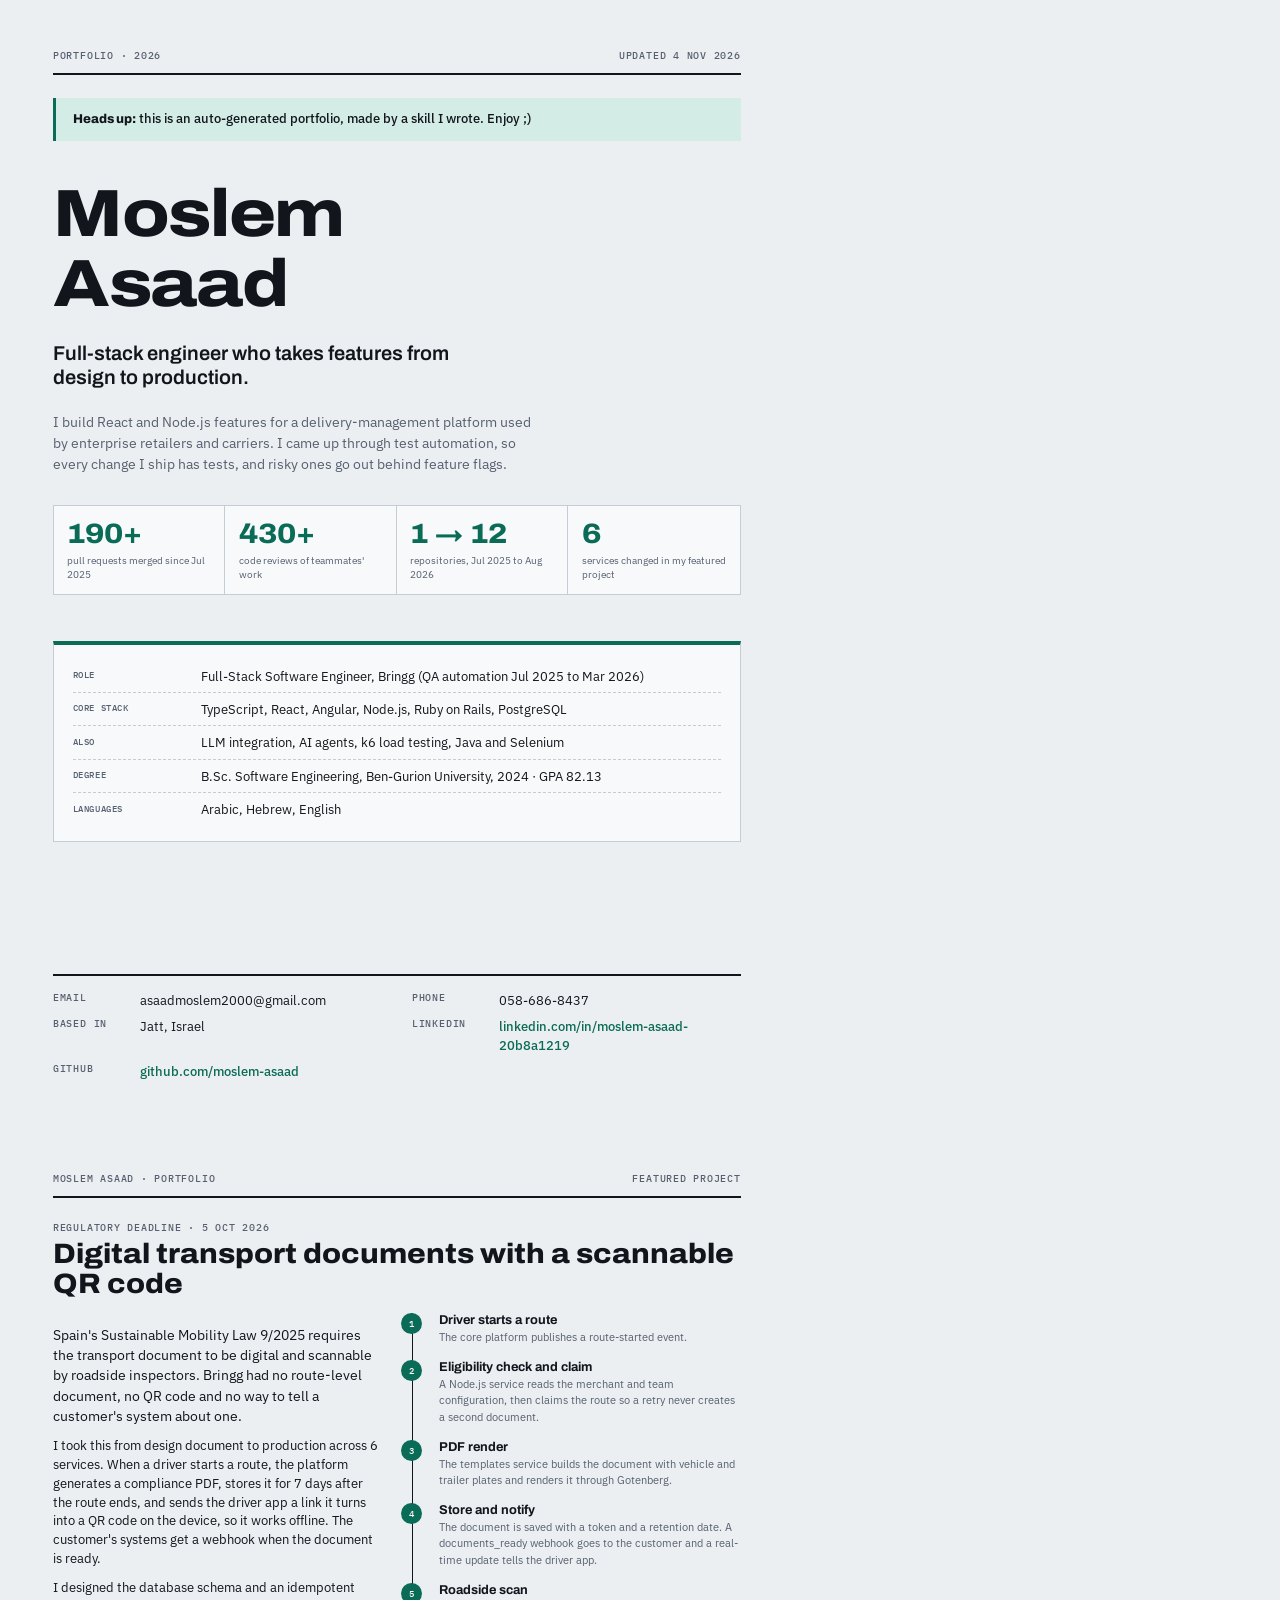
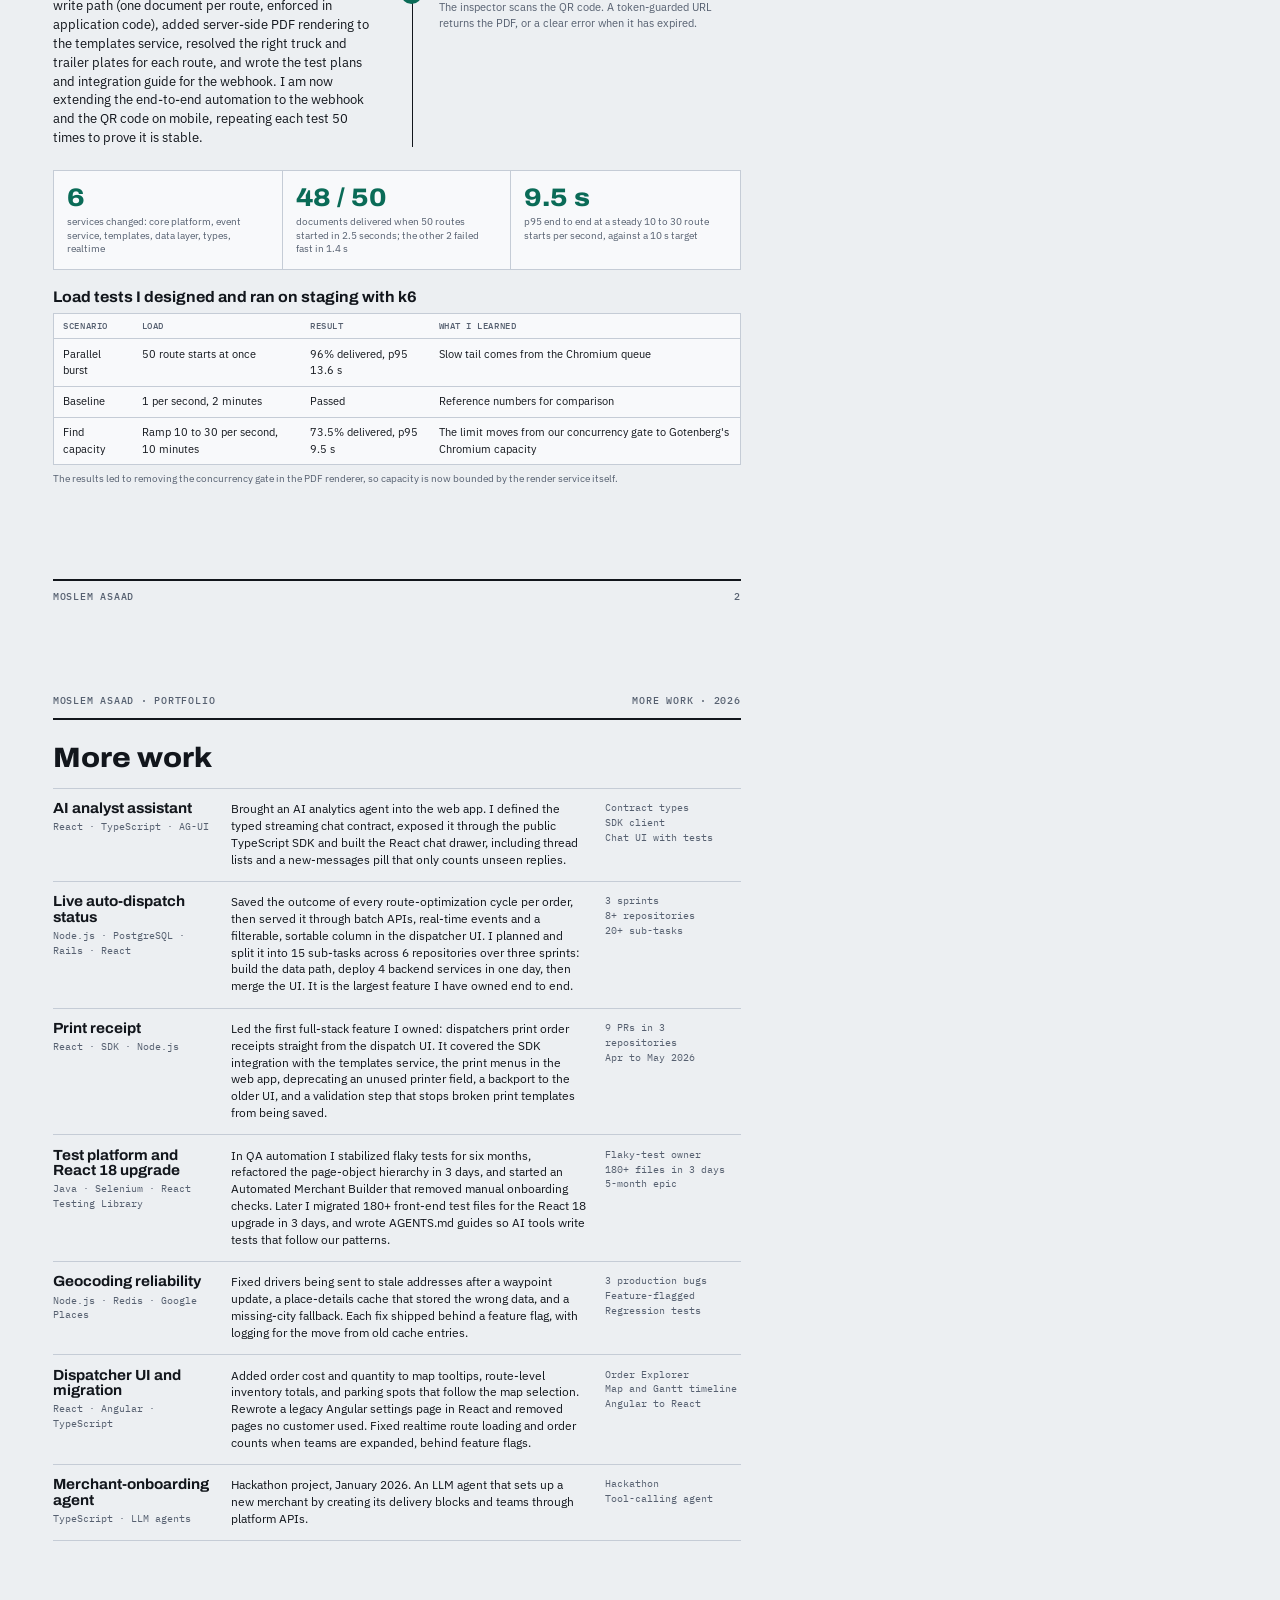
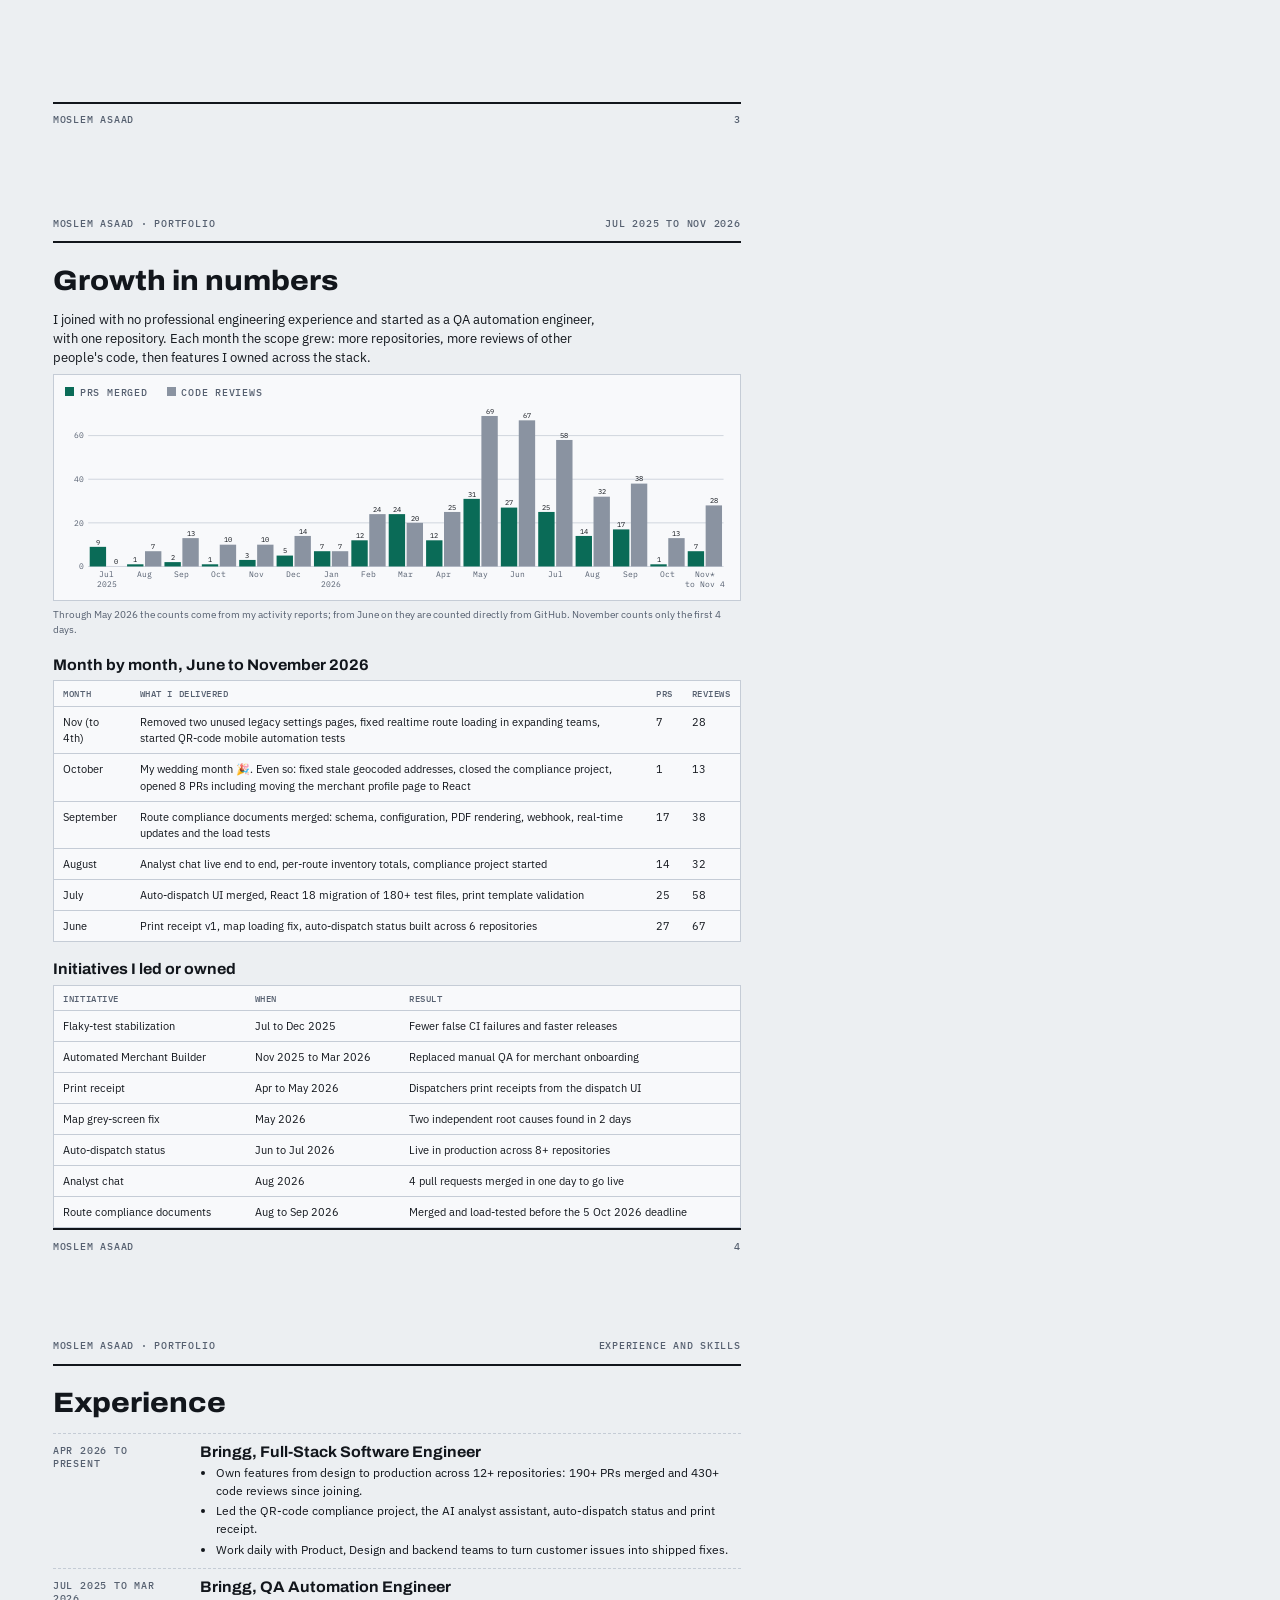
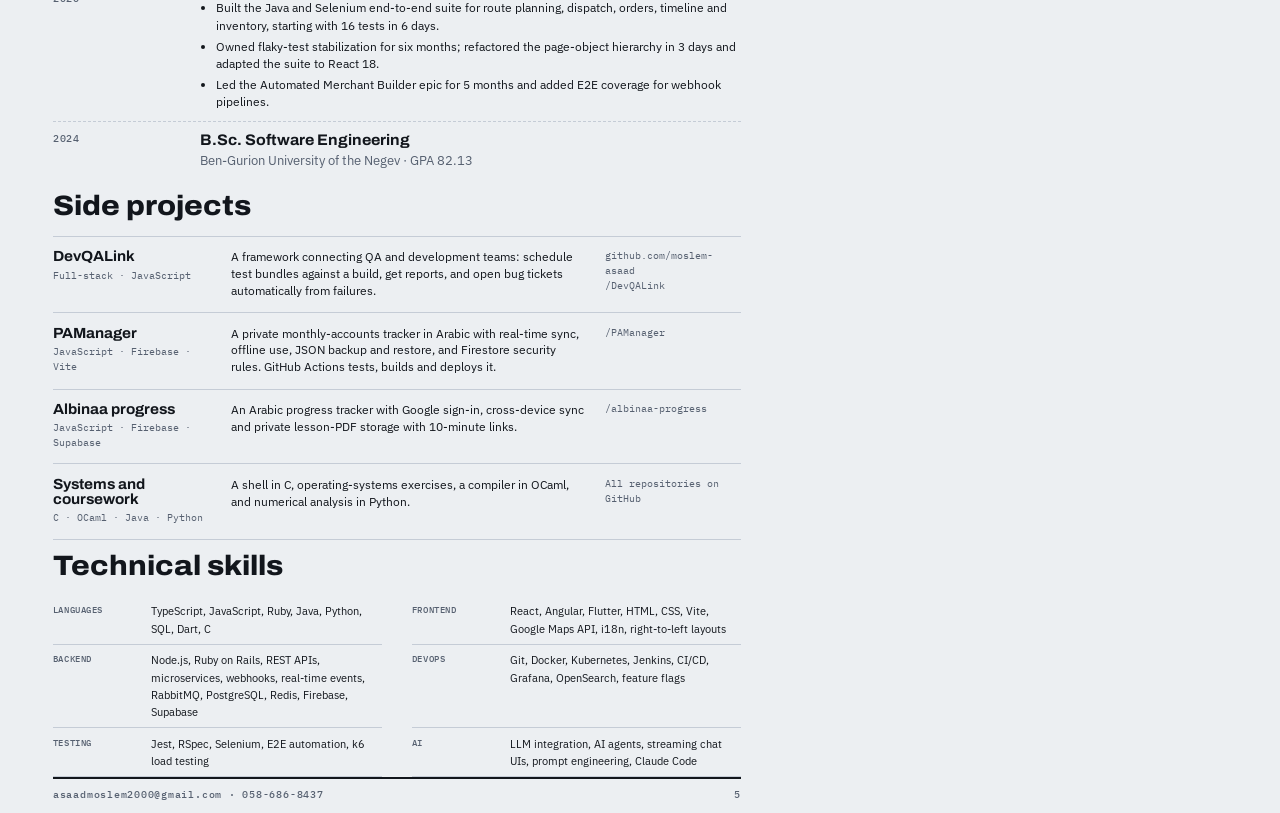
==== index.html @ 982d3e19 "Rename portfolio-pdf.html to index.html" ====
<!doctype html>
<html lang="en"><head><meta charset="utf-8"><title>Moslem Asaad Portfolio</title>
<link rel="stylesheet" href="https://fonts.googleapis.com/css2?family=Archivo:wdth,wght@62..125,500..900&family=IBM+Plex+Sans:wght@400;500;600&family=IBM+Plex+Mono:wght@400;500&display=swap">
<style>
:root{--bg:#eceff2;--paper:#f8f9fb;--fg:#12161c;--muted:#566070;--rule:#c5ccd6;--accent:#0a6b57;--soft:#d3ece5;
--d:"Archivo","Helvetica Neue",Arial,sans-serif;--b:"IBM Plex Sans",system-ui,sans-serif;--m:"IBM Plex Mono",ui-monospace,Menlo,monospace}
@page{size:A4;margin:0}
*{box-sizing:border-box}
html{-webkit-print-color-adjust:exact;print-color-adjust:exact}
body{margin:0;background:var(--bg);color:var(--fg);font:9.4pt/1.5 var(--b)}
.page{width:210mm;height:297mm;padding:13mm 14mm 11mm;background:var(--bg);page-break-after:always;overflow:hidden;position:relative;display:flex;flex-direction:column}
.page:last-child{page-break-after:auto}
h1,h2,h3{font-family:var(--d);margin:0;line-height:1.05}
p{margin:0}
.lab{font:500 7.2pt var(--m);letter-spacing:.08em;text-transform:uppercase;color:var(--muted)}
.top{display:flex;justify-content:space-between;border-bottom:1.6pt solid var(--fg);padding-bottom:3mm;margin-bottom:6mm}
.foot{margin-top:auto;border-top:1.6pt solid var(--fg);padding-top:2.5mm;display:flex;justify-content:space-between}
h2.sec{font-size:21pt;font-weight:800;font-stretch:108%;margin-bottom:4mm}
.rule{border-top:1.6pt solid var(--fg)}
/* cover */
.heads{background:var(--soft);border-left:2.4pt solid var(--accent);padding:3.2mm 4.5mm;font:500 9.6pt/1.45 var(--b)}
.heads b{font-family:var(--d);font-weight:800}
.cover h1{font-size:50pt;font-weight:800;font-stretch:114%;letter-spacing:-.02em;margin-top:10mm}
.cover .role{font:600 15pt/1.2 var(--d);margin-top:6mm;max-width:120mm}
.cover .pitch{margin-top:6mm;max-width:130mm;color:var(--muted);font-size:10.5pt}
.man{margin-top:12mm;background:var(--paper);border:.6pt solid var(--rule);border-top:3pt solid var(--accent);padding:4mm 5mm}
.man .row{display:grid;grid-template-columns:30mm 1fr;gap:4mm;padding:1.8mm 0;border-top:.6pt dashed var(--rule)}
.man .row:first-of-type{border-top:0}
.man dt{font:500 7pt var(--m);letter-spacing:.06em;text-transform:uppercase;color:var(--muted);padding-top:.4mm}
.man dd{margin:0}
.kpis{display:grid;grid-template-columns:repeat(4,1fr);margin-top:8mm;border:.6pt solid var(--rule);background:var(--paper)}
.kpis div{padding:3.5mm;border-right:.6pt solid var(--rule)}.kpis div:last-child{border-right:0}
.kpis b{display:block;font:800 21pt/1.1 var(--d);font-stretch:110%;color:var(--accent)}
.kpis span{font-size:7.8pt;color:var(--muted);line-height:1.3;display:block;margin-top:1mm}
.contact{margin-top:auto;display:grid;grid-template-columns:1fr 1fr;gap:2mm 8mm;border-top:1.6pt solid var(--fg);padding-top:4mm}
.contact div{display:grid;grid-template-columns:20mm 1fr;gap:3mm}
/* case */
.case{display:grid;grid-template-columns:1fr 1fr;gap:8mm}
.case h3{font-size:15pt;font-weight:750;font-stretch:105%}
.case .lede{font-size:10.2pt;margin-top:3mm}.case p+p{margin-top:2.6mm}
ol.flow{list-style:none;margin:0;padding:0;counter-reset:s;border-left:1.4pt solid var(--fg)}
ol.flow li{position:relative;padding:0 0 3.6mm 7mm;counter-increment:s}
ol.flow li::before{content:counter(s);position:absolute;left:-3.2mm;top:0;width:5.6mm;height:5.6mm;border-radius:50%;background:var(--accent);color:#fff;font:500 7pt var(--m);display:grid;place-items:center}
ol.flow strong{font:700 9.6pt/1.25 var(--d);display:block}
ol.flow span{font-size:8.4pt;color:var(--muted);display:block}
.facts{display:grid;grid-template-columns:repeat(3,1fr);margin-top:6mm;border:.6pt solid var(--rule);background:var(--paper)}
.facts div{padding:3.5mm;border-right:.6pt solid var(--rule)}.facts div:last-child{border-right:0}
.facts b{display:block;font:800 19pt/1.1 var(--d);font-stretch:110%;color:var(--accent)}
.facts span{font-size:7.8pt;color:var(--muted);line-height:1.3;display:block;margin-top:1mm}
table{border-collapse:collapse;width:100%;font-size:8.2pt;background:var(--paper);border:.6pt solid var(--rule)}
th,td{text-align:left;padding:1.8mm 2.5mm;border-bottom:.6pt solid var(--rule);vertical-align:top}
th{font:500 6.8pt var(--m);letter-spacing:.06em;text-transform:uppercase;color:var(--muted)}
tr:last-child td{border-bottom:0}
.note{font-size:7.8pt;color:var(--muted);margin-top:1.6mm}
.sub{font:700 11.5pt var(--d);font-stretch:104%;margin:5mm 0 2mm}
/* work */
.work{list-style:none;margin:0;padding:0}
.work li{display:grid;grid-template-columns:42mm 1fr 36mm;gap:5mm;padding:3.3mm 0;border-bottom:.6pt solid var(--rule)}
.work li:first-child{border-top:.6pt solid var(--rule)}
.work h3{font-size:11pt;font-weight:700;font-stretch:104%}
.work .st{font:400 7.2pt/1.55 var(--m);color:var(--muted)}
.work p{font-size:8.7pt;line-height:1.45}
/* chart */
.chart{margin-top:2mm;border:.6pt solid var(--rule);background:var(--paper);padding:3mm 3mm 1mm}
.chart svg{display:block;width:100%;height:auto;font-family:var(--m)}
.bar-pr{fill:var(--accent)}.bar-rev{fill:#8a93a1}
.grid{stroke:var(--rule);stroke-width:1}
.chart text{fill:var(--muted);font-size:10px}.chart text.v{fill:var(--fg);font-size:9px}
.legend{display:flex;gap:5mm;margin-bottom:1mm}
.legend span::before{content:"";display:inline-block;width:2.4mm;height:2.4mm;margin-right:1.5mm;background:var(--accent)}
.legend span+span::before{background:#8a93a1}
/* last page */
.job{display:grid;grid-template-columns:34mm 1fr;gap:5mm;padding:2.6mm 0;border-top:.6pt dashed var(--rule)}
.job:first-of-type{border-top:0}
.job h3{font-size:11.5pt;font-weight:700;font-stretch:104%}
.job ul{margin:1.2mm 0 0;padding-left:4.2mm}.job li{margin-top:.8mm;font-size:8.8pt}
.skills{display:grid;grid-template-columns:1fr 1fr;gap:0 8mm}
.sk{display:grid;grid-template-columns:23mm 1fr;gap:3mm;padding:1.8mm 0;border-bottom:.6pt solid var(--rule);font-size:8.6pt}
.sk dt{font:500 6.8pt var(--m);letter-spacing:.06em;text-transform:uppercase;color:var(--muted);padding-top:.5mm}
.sk dd{margin:0}
a{color:var(--accent);text-decoration:none;font-weight:500}
</style></head>
<body>

<!-- 1 COVER -->
<section class="page cover">
  <div class="top lab"><span>Portfolio · 2026</span><span>Updated 4 Nov 2026</span></div>
  <p class="heads"><b>Heads up:</b> this is an auto-generated portfolio, made by a skill I wrote. Enjoy ;)</p>
  <h1>Moslem<br>Asaad</h1>
  <p class="role">Full-stack engineer who takes features from design to production.</p>
  <p class="pitch">I build React and Node.js features for a delivery-management platform used by enterprise retailers and carriers. I came up through test automation, so every change I ship has tests, and risky ones go out behind feature flags.</p>
  <div class="kpis">
    <div><b>190+</b><span>pull requests merged since Jul 2025</span></div>
    <div><b>430+</b><span>code reviews of teammates' work</span></div>
    <div><b>1 → 12</b><span>repositories, Jul 2025 to Aug 2026</span></div>
    <div><b>6</b><span>services changed in my featured project</span></div>
  </div>
  <dl class="man">
    <div class="row"><dt>Role</dt><dd>Full-Stack Software Engineer, Bringg (QA automation Jul 2025 to Mar 2026)</dd></div>
    <div class="row"><dt>Core stack</dt><dd>TypeScript, React, Angular, Node.js, Ruby on Rails, PostgreSQL</dd></div>
    <div class="row"><dt>Also</dt><dd>LLM integration, AI agents, k6 load testing, Java and Selenium</dd></div>
    <div class="row"><dt>Degree</dt><dd>B.Sc. Software Engineering, Ben-Gurion University, 2024 · GPA 82.13</dd></div>
    <div class="row"><dt>Languages</dt><dd>Arabic, Hebrew, English</dd></div>
  </dl>
  <div class="contact">
    <div><span class="lab">Email</span><span>asaadmoslem2000@gmail.com</span></div>
    <div><span class="lab">Phone</span><span>058-686-8437</span></div>
    <div><span class="lab">Based in</span><span>Jatt, Israel</span></div>
    <div><span class="lab">LinkedIn</span><a href="https://www.linkedin.com/in/moslem-asaad-20b8a1219/">linkedin.com/in/moslem-asaad-20b8a1219</a></div>
    <div><span class="lab">GitHub</span><a href="https://github.com/moslem-asaad">github.com/moslem-asaad</a></div>
  </div>
</section>

<!-- 2 FEATURED -->
<section class="page">
  <div class="top lab"><span>Moslem Asaad · Portfolio</span><span>Featured project</span></div>
  <div class="lab" style="margin-bottom:1.5mm">Regulatory deadline · 5 Oct 2026</div>
  <h2 class="sec">Digital transport documents with a scannable QR code</h2>
  <div class="case">
    <div>
      <p class="lede">Spain's Sustainable Mobility Law 9/2025 requires the transport document to be digital and scannable by roadside inspectors. Bringg had no route-level document, no QR code and no way to tell a customer's system about one.</p>
      <p>I took this from design document to production across 6 services. When a driver starts a route, the platform generates a compliance PDF, stores it for 7 days after the route ends, and sends the driver app a link it turns into a QR code on the device, so it works offline. The customer's systems get a webhook when the document is ready.</p>
      <p>I designed the database schema and an idempotent write path (one document per route, enforced in application code), added server-side PDF rendering to the templates service, resolved the right truck and trailer plates for each route, and wrote the test plans and integration guide for the webhook. I am now extending the end-to-end automation to the webhook and the QR code on mobile, repeating each test 50 times to prove it is stable.</p>
    </div>
    <ol class="flow">
      <li><strong>Driver starts a route</strong><span>The core platform publishes a route-started event.</span></li>
      <li><strong>Eligibility check and claim</strong><span>A Node.js service reads the merchant and team configuration, then claims the route so a retry never creates a second document.</span></li>
      <li><strong>PDF render</strong><span>The templates service builds the document with vehicle and trailer plates and renders it through Gotenberg.</span></li>
      <li><strong>Store and notify</strong><span>The document is saved with a token and a retention date. A documents_ready webhook goes to the customer and a real-time update tells the driver app.</span></li>
      <li><strong>Roadside scan</strong><span>The inspector scans the QR code. A token-guarded URL returns the PDF, or a clear error when it has expired.</span></li>
    </ol>
  </div>
  <div class="facts">
    <div><b>6</b><span>services changed: core platform, event service, templates, data layer, types, realtime</span></div>
    <div><b>48 / 50</b><span>documents delivered when 50 routes started in 2.5 seconds; the other 2 failed fast in 1.4 s</span></div>
    <div><b>9.5 s</b><span>p95 end to end at a steady 10 to 30 route starts per second, against a 10 s target</span></div>
  </div>
  <div class="sub">Load tests I designed and ran on staging with k6</div>
  <table>
    <thead><tr><th>Scenario</th><th>Load</th><th>Result</th><th>What I learned</th></tr></thead>
    <tbody>
      <tr><td>Parallel burst</td><td>50 route starts at once</td><td>96% delivered, p95 13.6 s</td><td>Slow tail comes from the Chromium queue</td></tr>
      <tr><td>Baseline</td><td>1 per second, 2 minutes</td><td>Passed</td><td>Reference numbers for comparison</td></tr>
      <tr><td>Find capacity</td><td>Ramp 10 to 30 per second, 10 minutes</td><td>73.5% delivered, p95 9.5 s</td><td>The limit moves from our concurrency gate to Gotenberg's Chromium capacity</td></tr>
    </tbody>
  </table>
  <p class="note">The results led to removing the concurrency gate in the PDF renderer, so capacity is now bounded by the render service itself.</p>
  <div class="foot lab"><span>Moslem Asaad</span><span>2</span></div>
</section>

<!-- 3 MORE WORK -->
<section class="page">
  <div class="top lab"><span>Moslem Asaad · Portfolio</span><span>More work · 2026</span></div>
  <h2 class="sec">More work</h2>
  <ul class="work">
    <li><div><h3>AI analyst assistant</h3><p class="st" style="margin-top:1mm">React · TypeScript · AG-UI</p></div>
      <p>Brought an AI analytics agent into the web app. I defined the typed streaming chat contract, exposed it through the public TypeScript SDK and built the React chat drawer, including thread lists and a new-messages pill that only counts unseen replies.</p>
      <p class="st">Contract types<br>SDK client<br>Chat UI with tests</p></li>
    <li><div><h3>Live auto-dispatch status</h3><p class="st" style="margin-top:1mm">Node.js · PostgreSQL · Rails · React</p></div>
      <p>Saved the outcome of every route-optimization cycle per order, then served it through batch APIs, real-time events and a filterable, sortable column in the dispatcher UI. I planned and split it into 15 sub-tasks across 6 repositories over three sprints: build the data path, deploy 4 backend services in one day, then merge the UI. It is the largest feature I have owned end to end.</p>
      <p class="st">3 sprints<br>8+ repositories<br>20+ sub-tasks</p></li>
    <li><div><h3>Print receipt</h3><p class="st" style="margin-top:1mm">React · SDK · Node.js</p></div>
      <p>Led the first full-stack feature I owned: dispatchers print order receipts straight from the dispatch UI. It covered the SDK integration with the templates service, the print menus in the web app, deprecating an unused printer field, a backport to the older UI, and a validation step that stops broken print templates from being saved.</p>
      <p class="st">9 PRs in 3 repositories<br>Apr to May 2026</p></li>
    <li><div><h3>Test platform and React 18 upgrade</h3><p class="st" style="margin-top:1mm">Java · Selenium · React Testing Library</p></div>
      <p>In QA automation I stabilized flaky tests for six months, refactored the page-object hierarchy in 3 days, and started an Automated Merchant Builder that removed manual onboarding checks. Later I migrated 180+ front-end test files for the React 18 upgrade in 3 days, and wrote AGENTS.md guides so AI tools write tests that follow our patterns.</p>
      <p class="st">Flaky-test owner<br>180+ files in 3 days<br>5-month epic</p></li>
    <li><div><h3>Geocoding reliability</h3><p class="st" style="margin-top:1mm">Node.js · Redis · Google Places</p></div>
      <p>Fixed drivers being sent to stale addresses after a waypoint update, a place-details cache that stored the wrong data, and a missing-city fallback. Each fix shipped behind a feature flag, with logging for the move from old cache entries.</p>
      <p class="st">3 production bugs<br>Feature-flagged<br>Regression tests</p></li>
    <li><div><h3>Dispatcher UI and migration</h3><p class="st" style="margin-top:1mm">React · Angular · TypeScript</p></div>
      <p>Added order cost and quantity to map tooltips, route-level inventory totals, and parking spots that follow the map selection. Rewrote a legacy Angular settings page in React and removed pages no customer used. Fixed realtime route loading and order counts when teams are expanded, behind feature flags.</p>
      <p class="st">Order Explorer<br>Map and Gantt timeline<br>Angular to React</p></li>
    <li><div><h3>Merchant-onboarding agent</h3><p class="st" style="margin-top:1mm">TypeScript · LLM agents</p></div>
      <p>Hackathon project, January 2026. An LLM agent that sets up a new merchant by creating its delivery blocks and teams through platform APIs.</p>
      <p class="st">Hackathon<br>Tool-calling agent</p></li>
  </ul>
  <div class="foot lab"><span>Moslem Asaad</span><span>3</span></div>
</section>

<!-- 4 GROWTH -->
<section class="page">
  <div class="top lab"><span>Moslem Asaad · Portfolio</span><span>Jul 2025 to Nov 2026</span></div>
  <h2 class="sec">Growth in numbers</h2>
  <p style="max-width:150mm">I joined with no professional engineering experience and started as a QA automation engineer, with one repository. Each month the scope grew: more repositories, more reviews of other people's code, then features I owned across the stack.</p>
  <div class="chart">
    <div class="legend lab"><span>PRs merged</span><span>Code reviews</span></div>
    <div id="monthly-chart"></div>
  </div>
  <p class="note">Through May 2026 the counts come from my activity reports; from June on they are counted directly from GitHub. November counts only the first 4 days.</p>
  <div class="sub">Month by month, June to November 2026</div>
  <table>
    <thead><tr><th>Month</th><th>What I delivered</th><th>PRs</th><th>Reviews</th></tr></thead>
    <tbody>
      <tr><td>Nov (to 4th)</td><td>Removed two unused legacy settings pages, fixed realtime route loading in expanding teams, started QR-code mobile automation tests</td><td>7</td><td>28</td></tr>
      <tr><td>October</td><td>My wedding month 🎉. Even so: fixed stale geocoded addresses, closed the compliance project, opened 8 PRs including moving the merchant profile page to React</td><td>1</td><td>13</td></tr>
      <tr><td>September</td><td>Route compliance documents merged: schema, configuration, PDF rendering, webhook, real-time updates and the load tests</td><td>17</td><td>38</td></tr>
      <tr><td>August</td><td>Analyst chat live end to end, per-route inventory totals, compliance project started</td><td>14</td><td>32</td></tr>
      <tr><td>July</td><td>Auto-dispatch UI merged, React 18 migration of 180+ test files, print template validation</td><td>25</td><td>58</td></tr>
      <tr><td>June</td><td>Print receipt v1, map loading fix, auto-dispatch status built across 6 repositories</td><td>27</td><td>67</td></tr>
    </tbody>
  </table>
  <div class="sub">Initiatives I led or owned</div>
  <table>
    <thead><tr><th>Initiative</th><th>When</th><th>Result</th></tr></thead>
    <tbody>
      <tr><td>Flaky-test stabilization</td><td>Jul to Dec 2025</td><td>Fewer false CI failures and faster releases</td></tr>
      <tr><td>Automated Merchant Builder</td><td>Nov 2025 to Mar 2026</td><td>Replaced manual QA for merchant onboarding</td></tr>
      <tr><td>Print receipt</td><td>Apr to May 2026</td><td>Dispatchers print receipts from the dispatch UI</td></tr>
      <tr><td>Map grey-screen fix</td><td>May 2026</td><td>Two independent root causes found in 2 days</td></tr>
      <tr><td>Auto-dispatch status</td><td>Jun to Jul 2026</td><td>Live in production across 8+ repositories</td></tr>
      <tr><td>Analyst chat</td><td>Aug 2026</td><td>4 pull requests merged in one day to go live</td></tr>
      <tr><td>Route compliance documents</td><td>Aug to Sep 2026</td><td>Merged and load-tested before the 5 Oct 2026 deadline</td></tr>
    </tbody>
  </table>
  <div class="foot lab"><span>Moslem Asaad</span><span>4</span></div>
</section>

<!-- 5 EXPERIENCE, SIDE, SKILLS -->
<section class="page">
  <div class="top lab"><span>Moslem Asaad · Portfolio</span><span>Experience and skills</span></div>
  <h2 class="sec">Experience</h2>
  <div class="job"><div class="lab">Apr 2026 to present</div><div><h3>Bringg, Full-Stack Software Engineer</h3><ul>
    <li>Own features from design to production across 12+ repositories: 190+ PRs merged and 430+ code reviews since joining.</li>
    <li>Led the QR-code compliance project, the AI analyst assistant, auto-dispatch status and print receipt.</li>
    <li>Work daily with Product, Design and backend teams to turn customer issues into shipped fixes.</li></ul></div></div>
  <div class="job"><div class="lab">Jul 2025 to Mar 2026</div><div><h3>Bringg, QA Automation Engineer</h3><ul>
    <li>Built the Java and Selenium end-to-end suite for route planning, dispatch, orders, timeline and inventory, starting with 16 tests in 6 days.</li>
    <li>Owned flaky-test stabilization for six months; refactored the page-object hierarchy in 3 days and adapted the suite to React 18.</li>
    <li>Led the Automated Merchant Builder epic for 5 months and added E2E coverage for webhook pipelines.</li></ul></div></div>
  <div class="job"><div class="lab">2024</div><div><h3>B.Sc. Software Engineering</h3><p style="color:var(--muted);margin-top:1mm">Ben-Gurion University of the Negev · GPA 82.13</p></div></div>

  <h2 class="sec" style="margin-top:3mm">Side projects</h2>
  <ul class="work">
    <li><div><h3>DevQALink</h3><p class="st" style="margin-top:1mm">Full-stack · JavaScript</p></div><p>A framework connecting QA and development teams: schedule test bundles against a build, get reports, and open bug tickets automatically from failures.</p><p class="st">github.com/moslem-asaad<br>/DevQALink</p></li>
    <li><div><h3>PAManager</h3><p class="st" style="margin-top:1mm">JavaScript · Firebase · Vite</p></div><p>A private monthly-accounts tracker in Arabic with real-time sync, offline use, JSON backup and restore, and Firestore security rules. GitHub Actions tests, builds and deploys it.</p><p class="st">/PAManager</p></li>
    <li><div><h3>Albinaa progress</h3><p class="st" style="margin-top:1mm">JavaScript · Firebase · Supabase</p></div><p>An Arabic progress tracker with Google sign-in, cross-device sync and private lesson-PDF storage with 10-minute links.</p><p class="st">/albinaa-progress</p></li>
    <li><div><h3>Systems and coursework</h3><p class="st" style="margin-top:1mm">C · OCaml · Java · Python</p></div><p>A shell in C, operating-systems exercises, a compiler in OCaml, and numerical analysis in Python.</p><p class="st">All repositories on GitHub</p></li>
  </ul>

  <h2 class="sec" style="margin-top:3mm">Technical skills</h2>
  <dl class="skills" style="margin:0">
    <div class="sk"><dt>Languages</dt><dd>TypeScript, JavaScript, Ruby, Java, Python, SQL, Dart, C</dd></div>
    <div class="sk"><dt>Frontend</dt><dd>React, Angular, Flutter, HTML, CSS, Vite, Google Maps API, i18n, right-to-left layouts</dd></div>
    <div class="sk"><dt>Backend</dt><dd>Node.js, Ruby on Rails, REST APIs, microservices, webhooks, real-time events, RabbitMQ, PostgreSQL, Redis, Firebase, Supabase</dd></div>
    <div class="sk"><dt>DevOps</dt><dd>Git, Docker, Kubernetes, Jenkins, CI/CD, Grafana, OpenSearch, feature flags</dd></div>
    <div class="sk"><dt>Testing</dt><dd>Jest, RSpec, Selenium, E2E automation, k6 load testing</dd></div>
    <div class="sk"><dt>AI</dt><dd>LLM integration, AI agents, streaming chat UIs, prompt engineering, Claude Code</dd></div>
  </dl>
  <div class="foot lab"><span style="text-transform:none">asaadmoslem2000@gmail.com · 058-686-8437</span><span>5</span></div>
</section>

<script>
(function(){
  var months=["Jul","Aug","Sep","Oct","Nov","Dec","Jan","Feb","Mar","Apr","May","Jun","Jul","Aug","Sep","Oct","Nov*"];
  var prs=[9,1,2,1,3,5,7,12,24,12,31,27,25,14,17,1,7];
  var revs=[0,7,13,10,10,14,7,24,20,25,69,67,58,32,38,13,28];
  var W=860,H=250,L=30,R=6,T=14,B=38,pw=W-L-R,ph=H-T-B,max=70,gw=pw/months.length,bw=Math.min(22,gw/2-3);
  var y=function(v){return T+ph-(v/max)*ph};
  var s='<svg viewBox="0 0 '+W+' '+H+'" xmlns="http://www.w3.org/2000/svg">';
  [0,20,40,60].forEach(function(g){s+='<line class="grid" x1="'+L+'" x2="'+(W-R)+'" y1="'+y(g)+'" y2="'+y(g)+'"/><text x="'+(L-5)+'" y="'+(y(g)+3.5)+'" text-anchor="end">'+g+'</text>'});
  months.forEach(function(m,i){
    var cx=L+gw*i+gw/2, yr=i===0?"2025":i===6?"2026":i===16?"to Nov 4":"";
    s+='<rect class="bar-pr" x="'+(cx-bw-1)+'" y="'+y(prs[i])+'" width="'+bw+'" height="'+(T+ph-y(prs[i]))+'"/>';
    s+='<rect class="bar-rev" x="'+(cx+1)+'" y="'+y(revs[i])+'" width="'+bw+'" height="'+(T+ph-y(revs[i]))+'"/>';
    s+='<text class="v" x="'+(cx-bw/2-1)+'" y="'+(y(prs[i])-3)+'" text-anchor="middle">'+prs[i]+'</text>';
    s+='<text class="v" x="'+(cx+bw/2+1)+'" y="'+(y(revs[i])-3)+'" text-anchor="middle">'+revs[i]+'</text>';
    s+='<text x="'+cx+'" y="'+(H-B+14)+'" text-anchor="middle">'+m+'</text>';
    if(yr)s+='<text x="'+cx+'" y="'+(H-B+27)+'" text-anchor="middle">'+yr+'</text>';
  });
  document.getElementById("monthly-chart").innerHTML=s+'</svg>';
})();
</script>
</body></html>
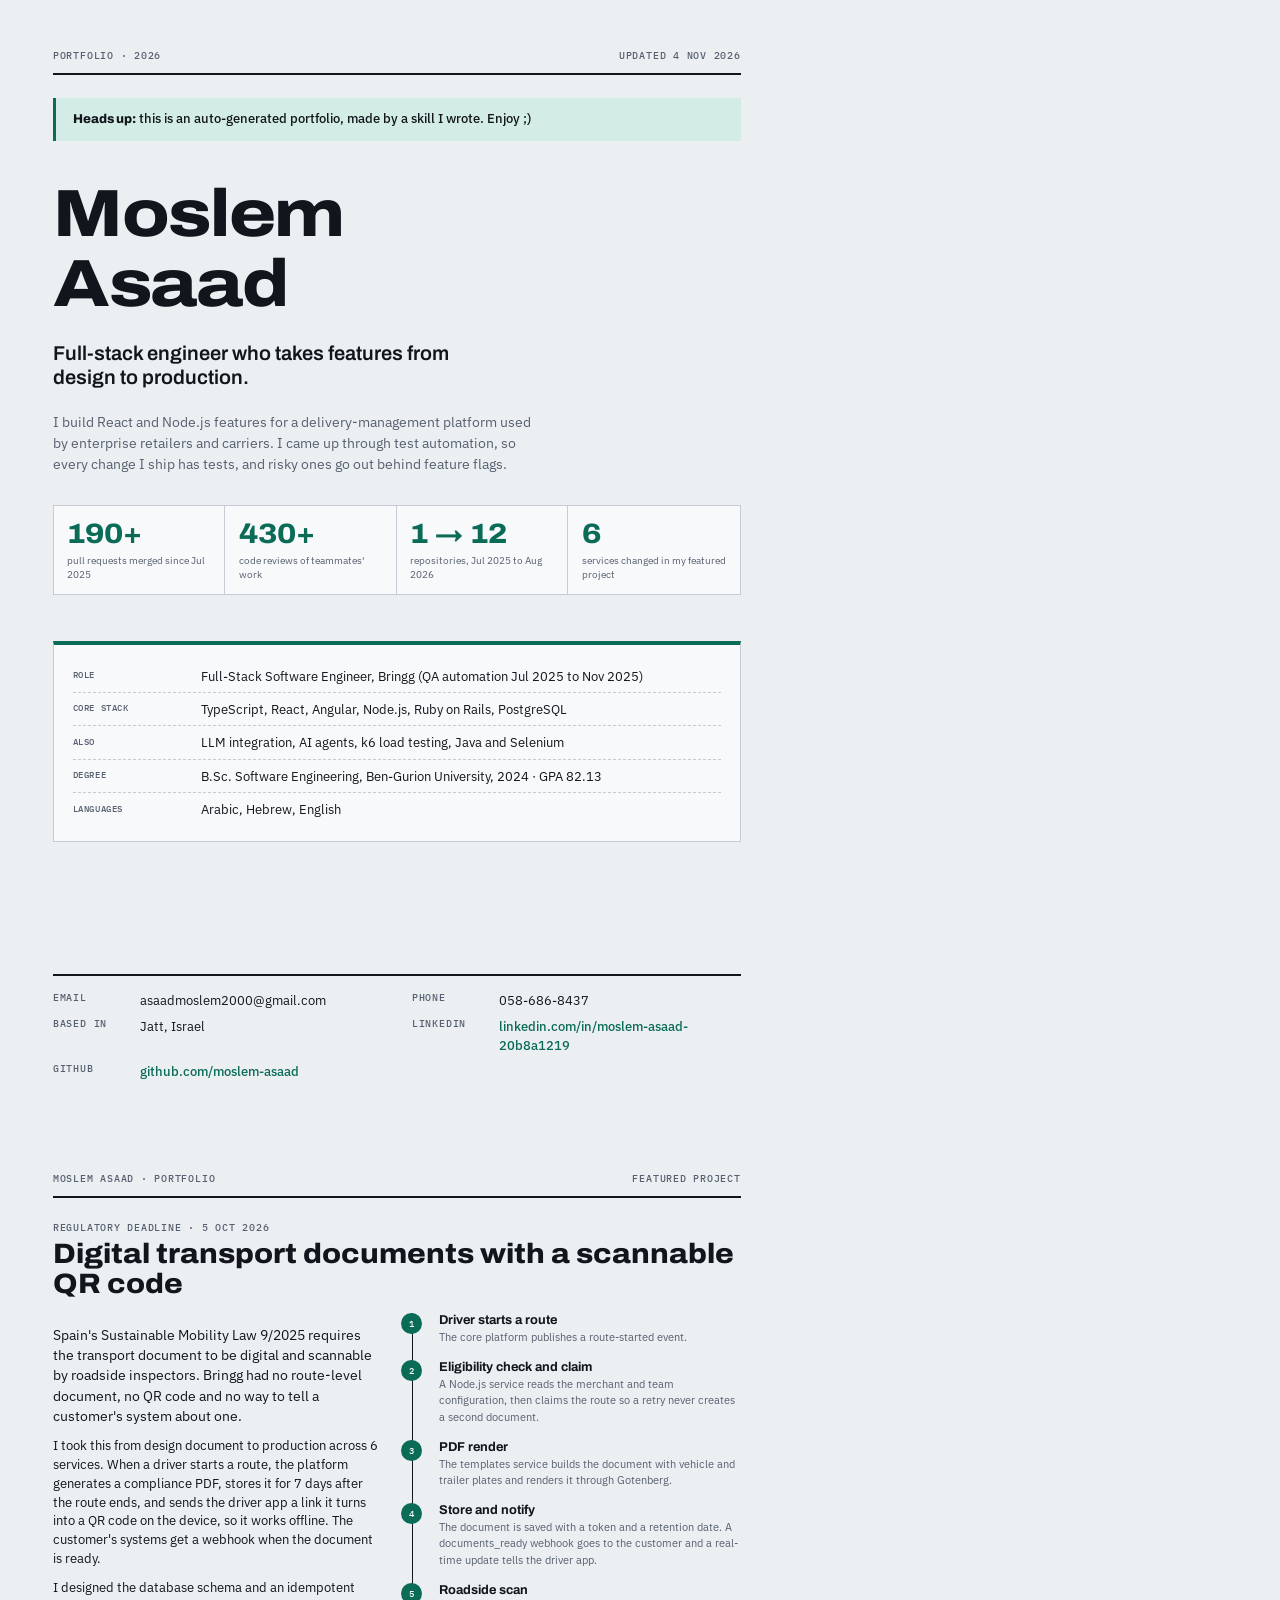
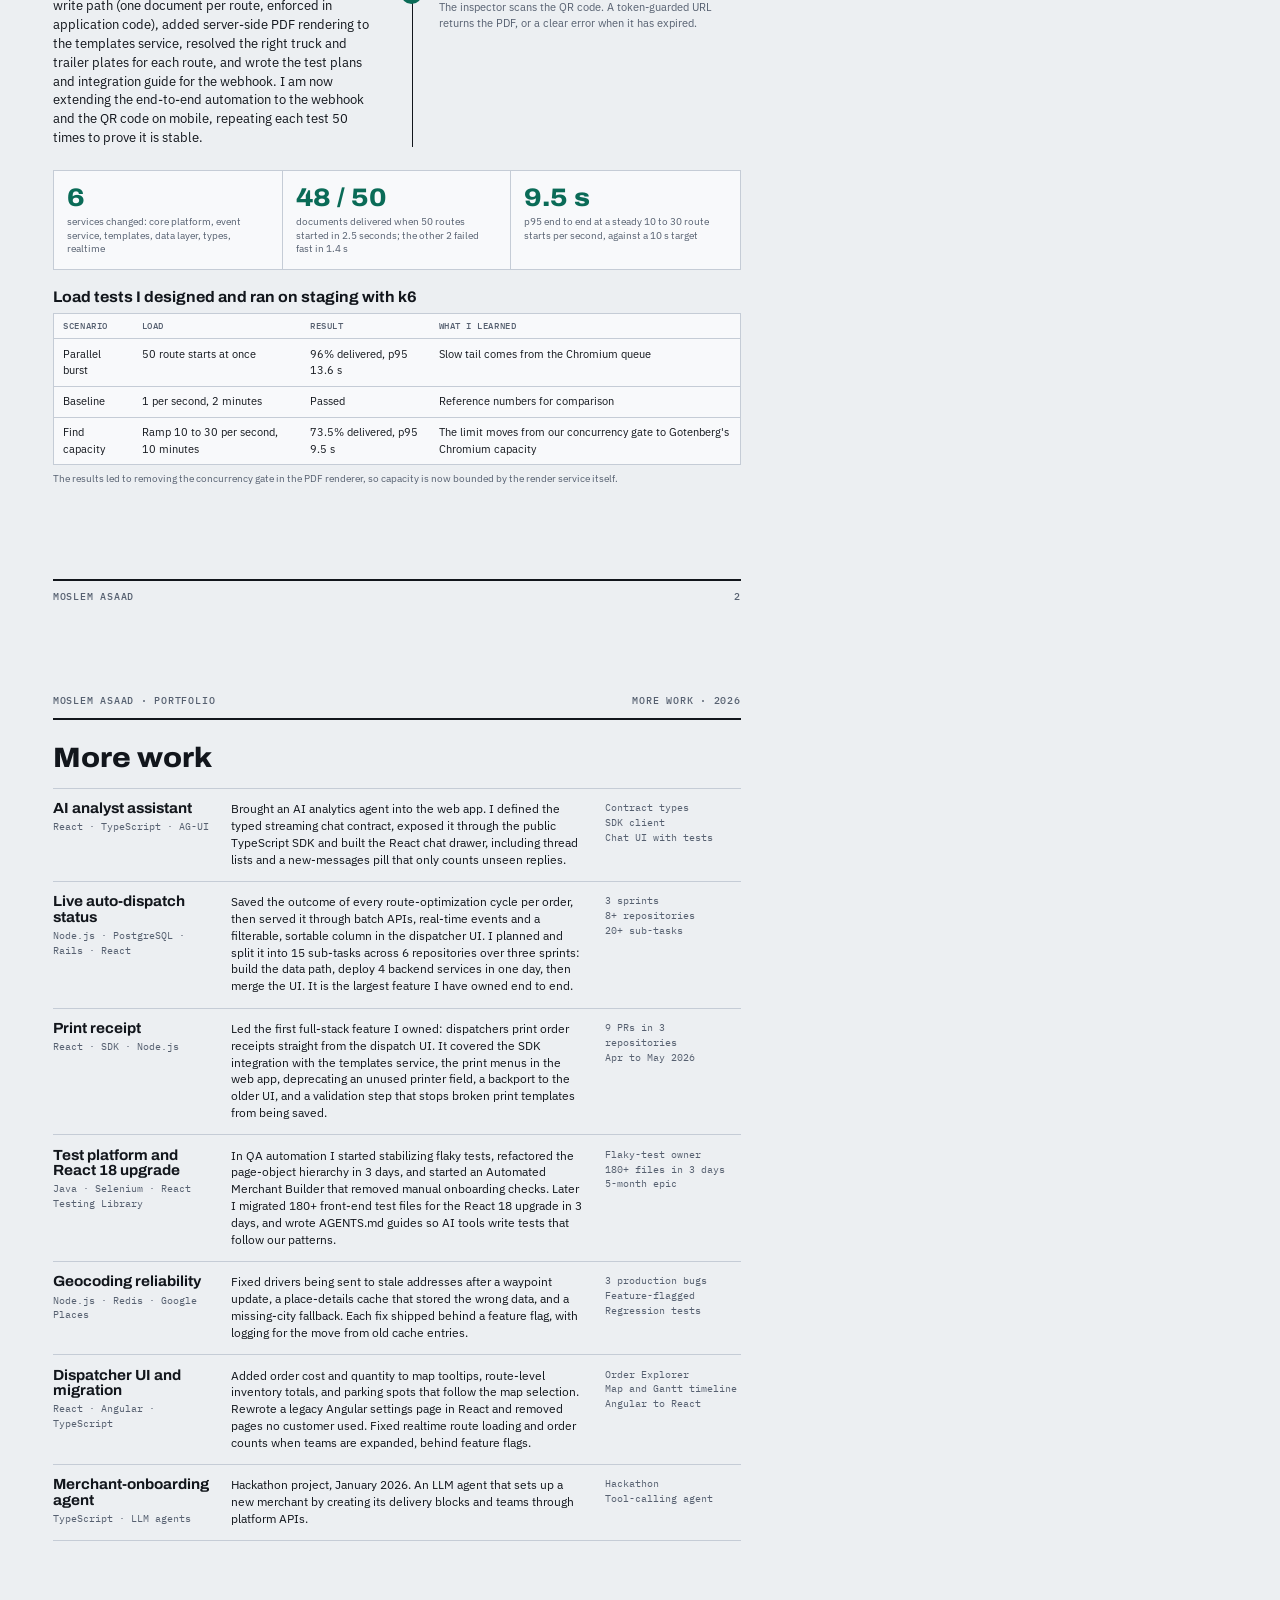
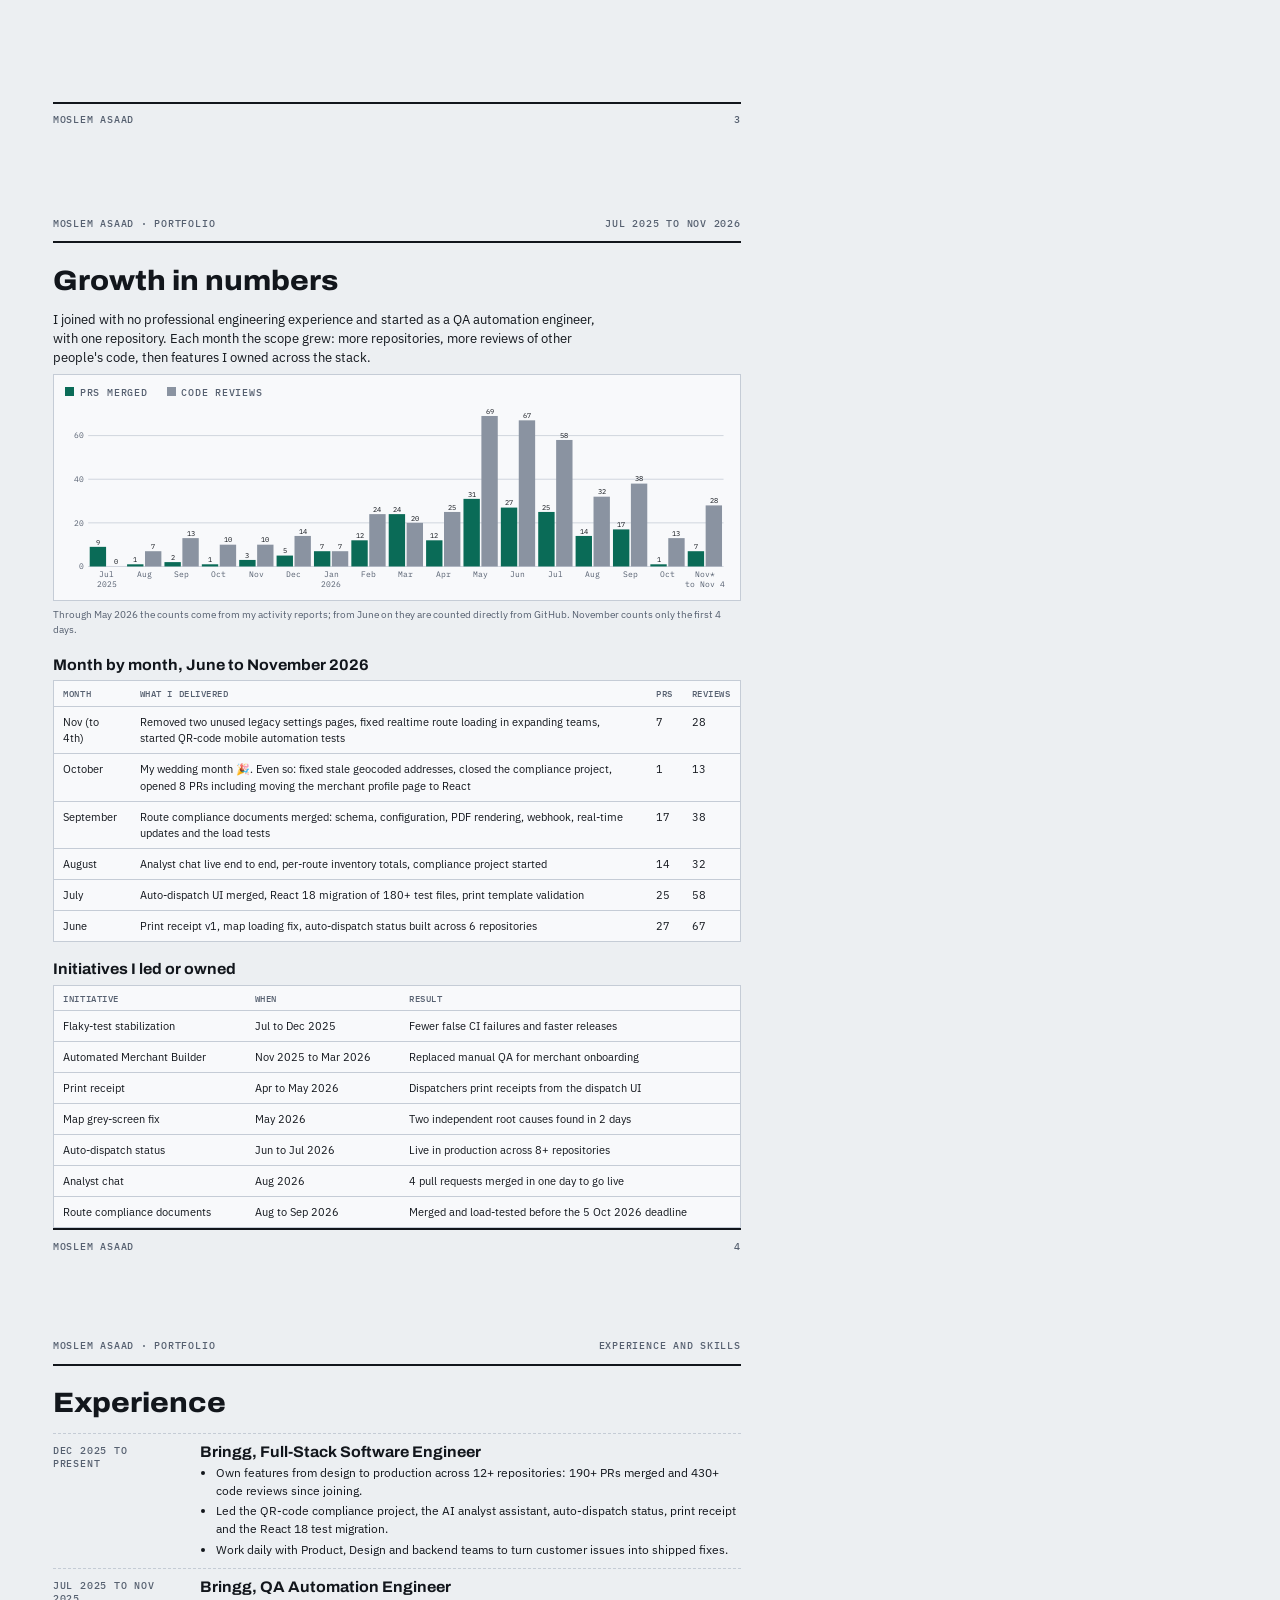
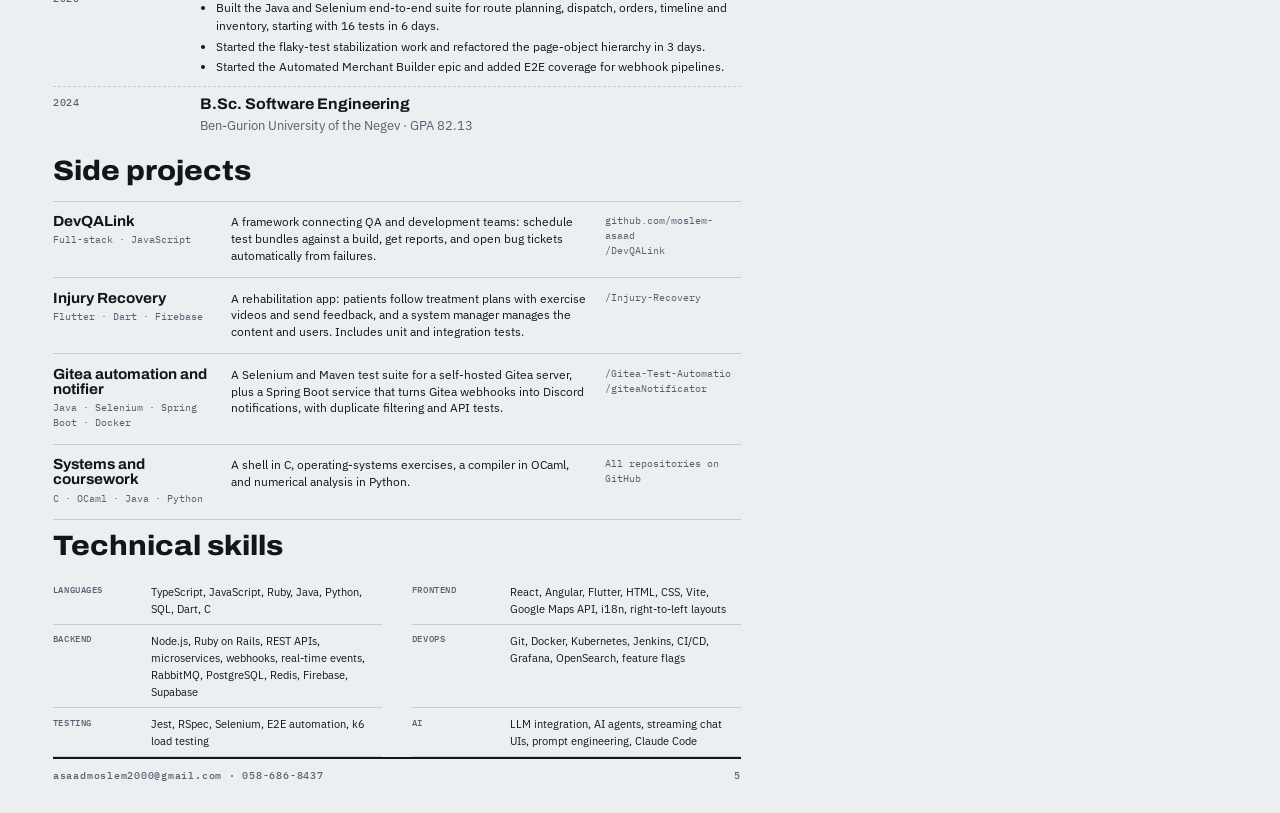
==== commit 31c9a03b: "Update portfolio: QA dates, Gitea and Injury Recovery projects, remove PAManager and Albinaa" ====
--- a/index.html
+++ b/index.html
@@ -96,7 +96,7 @@
     <div><b>6</b><span>services changed in my featured project</span></div>
   </div>
   <dl class="man">
-    <div class="row"><dt>Role</dt><dd>Full-Stack Software Engineer, Bringg (QA automation Jul 2025 to Mar 2026)</dd></div>
+    <div class="row"><dt>Role</dt><dd>Full-Stack Software Engineer, Bringg (QA automation Jul 2025 to Nov 2025)</dd></div>
     <div class="row"><dt>Core stack</dt><dd>TypeScript, React, Angular, Node.js, Ruby on Rails, PostgreSQL</dd></div>
     <div class="row"><dt>Also</dt><dd>LLM integration, AI agents, k6 load testing, Java and Selenium</dd></div>
     <div class="row"><dt>Degree</dt><dd>B.Sc. Software Engineering, Ben-Gurion University, 2024 · GPA 82.13</dd></div>
@@ -163,7 +163,7 @@
       <p>Led the first full-stack feature I owned: dispatchers print order receipts straight from the dispatch UI. It covered the SDK integration with the templates service, the print menus in the web app, deprecating an unused printer field, a backport to the older UI, and a validation step that stops broken print templates from being saved.</p>
       <p class="st">9 PRs in 3 repositories<br>Apr to May 2026</p></li>
     <li><div><h3>Test platform and React 18 upgrade</h3><p class="st" style="margin-top:1mm">Java · Selenium · React Testing Library</p></div>
-      <p>In QA automation I stabilized flaky tests for six months, refactored the page-object hierarchy in 3 days, and started an Automated Merchant Builder that removed manual onboarding checks. Later I migrated 180+ front-end test files for the React 18 upgrade in 3 days, and wrote AGENTS.md guides so AI tools write tests that follow our patterns.</p>
+      <p>In QA automation I started stabilizing flaky tests, refactored the page-object hierarchy in 3 days, and started an Automated Merchant Builder that removed manual onboarding checks. Later I migrated 180+ front-end test files for the React 18 upgrade in 3 days, and wrote AGENTS.md guides so AI tools write tests that follow our patterns.</p>
       <p class="st">Flaky-test owner<br>180+ files in 3 days<br>5-month epic</p></li>
     <li><div><h3>Geocoding reliability</h3><p class="st" style="margin-top:1mm">Node.js · Redis · Google Places</p></div>
       <p>Fixed drivers being sent to stale addresses after a waypoint update, a place-details cache that stored the wrong data, and a missing-city fallback. Each fix shipped behind a feature flag, with logging for the move from old cache entries.</p>
@@ -220,21 +220,23 @@
 <section class="page">
   <div class="top lab"><span>Moslem Asaad · Portfolio</span><span>Experience and skills</span></div>
   <h2 class="sec">Experience</h2>
-  <div class="job"><div class="lab">Apr 2026 to present</div><div><h3>Bringg, Full-Stack Software Engineer</h3><ul>
+  <div class="job"><div class="lab">Dec 2025 to present</div><div><h3>Bringg, Full-Stack Software Engineer</h3><ul>
     <li>Own features from design to production across 12+ repositories: 190+ PRs merged and 430+ code reviews since joining.</li>
-    <li>Led the QR-code compliance project, the AI analyst assistant, auto-dispatch status and print receipt.</li>
+    <li>Led the QR-code compliance project, the AI analyst assistant, auto-dispatch status, print receipt and the React 18 test migration.</li>
     <li>Work daily with Product, Design and backend teams to turn customer issues into shipped fixes.</li></ul></div></div>
-  <div class="job"><div class="lab">Jul 2025 to Mar 2026</div><div><h3>Bringg, QA Automation Engineer</h3><ul>
+  <div class="job"><div class="lab">Jul 2025 to Nov 2025</div><div><h3>Bringg, QA Automation Engineer</h3><ul>
     <li>Built the Java and Selenium end-to-end suite for route planning, dispatch, orders, timeline and inventory, starting with 16 tests in 6 days.</li>
-    <li>Owned flaky-test stabilization for six months; refactored the page-object hierarchy in 3 days and adapted the suite to React 18.</li>
-    <li>Led the Automated Merchant Builder epic for 5 months and added E2E coverage for webhook pipelines.</li></ul></div></div>
+    <li>Started the flaky-test stabilization work and refactored the page-object hierarchy in 3 days.</li>
+    <li>Started the Automated Merchant Builder epic and added E2E coverage for webhook pipelines.</li></ul></div></div>
   <div class="job"><div class="lab">2024</div><div><h3>B.Sc. Software Engineering</h3><p style="color:var(--muted);margin-top:1mm">Ben-Gurion University of the Negev · GPA 82.13</p></div></div>
 
   <h2 class="sec" style="margin-top:3mm">Side projects</h2>
   <ul class="work">
     <li><div><h3>DevQALink</h3><p class="st" style="margin-top:1mm">Full-stack · JavaScript</p></div><p>A framework connecting QA and development teams: schedule test bundles against a build, get reports, and open bug tickets automatically from failures.</p><p class="st">github.com/moslem-asaad<br>/DevQALink</p></li>
-    <li><div><h3>PAManager</h3><p class="st" style="margin-top:1mm">JavaScript · Firebase · Vite</p></div><p>A private monthly-accounts tracker in Arabic with real-time sync, offline use, JSON backup and restore, and Firestore security rules. GitHub Actions tests, builds and deploys it.</p><p class="st">/PAManager</p></li>
-    <li><div><h3>Albinaa progress</h3><p class="st" style="margin-top:1mm">JavaScript · Firebase · Supabase</p></div><p>An Arabic progress tracker with Google sign-in, cross-device sync and private lesson-PDF storage with 10-minute links.</p><p class="st">/albinaa-progress</p></li>
+
+
+    <li><div><h3>Injury Recovery</h3><p class="st" style="margin-top:1mm">Flutter · Dart · Firebase</p></div><p>A rehabilitation app: patients follow treatment plans with exercise videos and send feedback, and a system manager manages the content and users. Includes unit and integration tests.</p><p class="st">/Injury-Recovery</p></li>
+    <li><div><h3>Gitea automation and notifier</h3><p class="st" style="margin-top:1mm">Java · Selenium · Spring Boot · Docker</p></div><p>A Selenium and Maven test suite for a self-hosted Gitea server, plus a Spring Boot service that turns Gitea webhooks into Discord notifications, with duplicate filtering and API tests.</p><p class="st">/Gitea-Test-Automatio<br>/giteaNotificator</p></li>
     <li><div><h3>Systems and coursework</h3><p class="st" style="margin-top:1mm">C · OCaml · Java · Python</p></div><p>A shell in C, operating-systems exercises, a compiler in OCaml, and numerical analysis in Python.</p><p class="st">All repositories on GitHub</p></li>
   </ul>
 
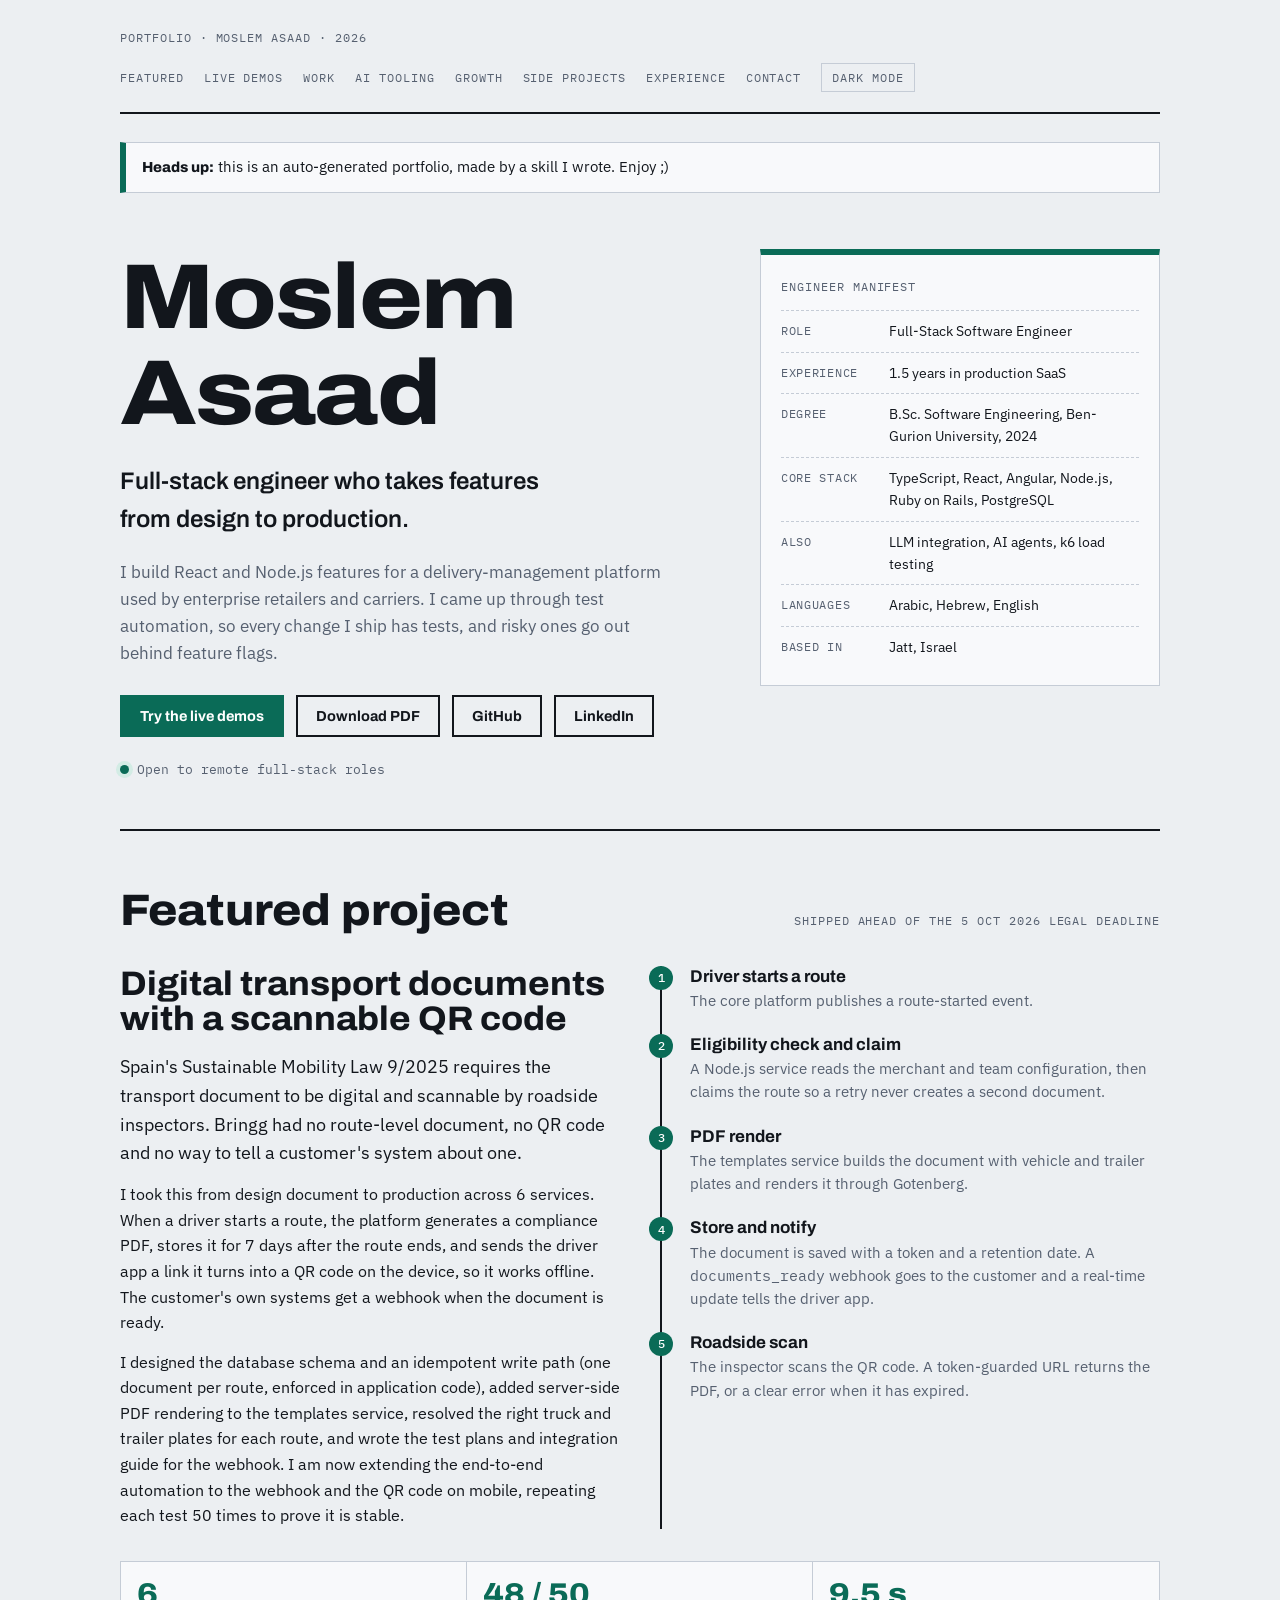
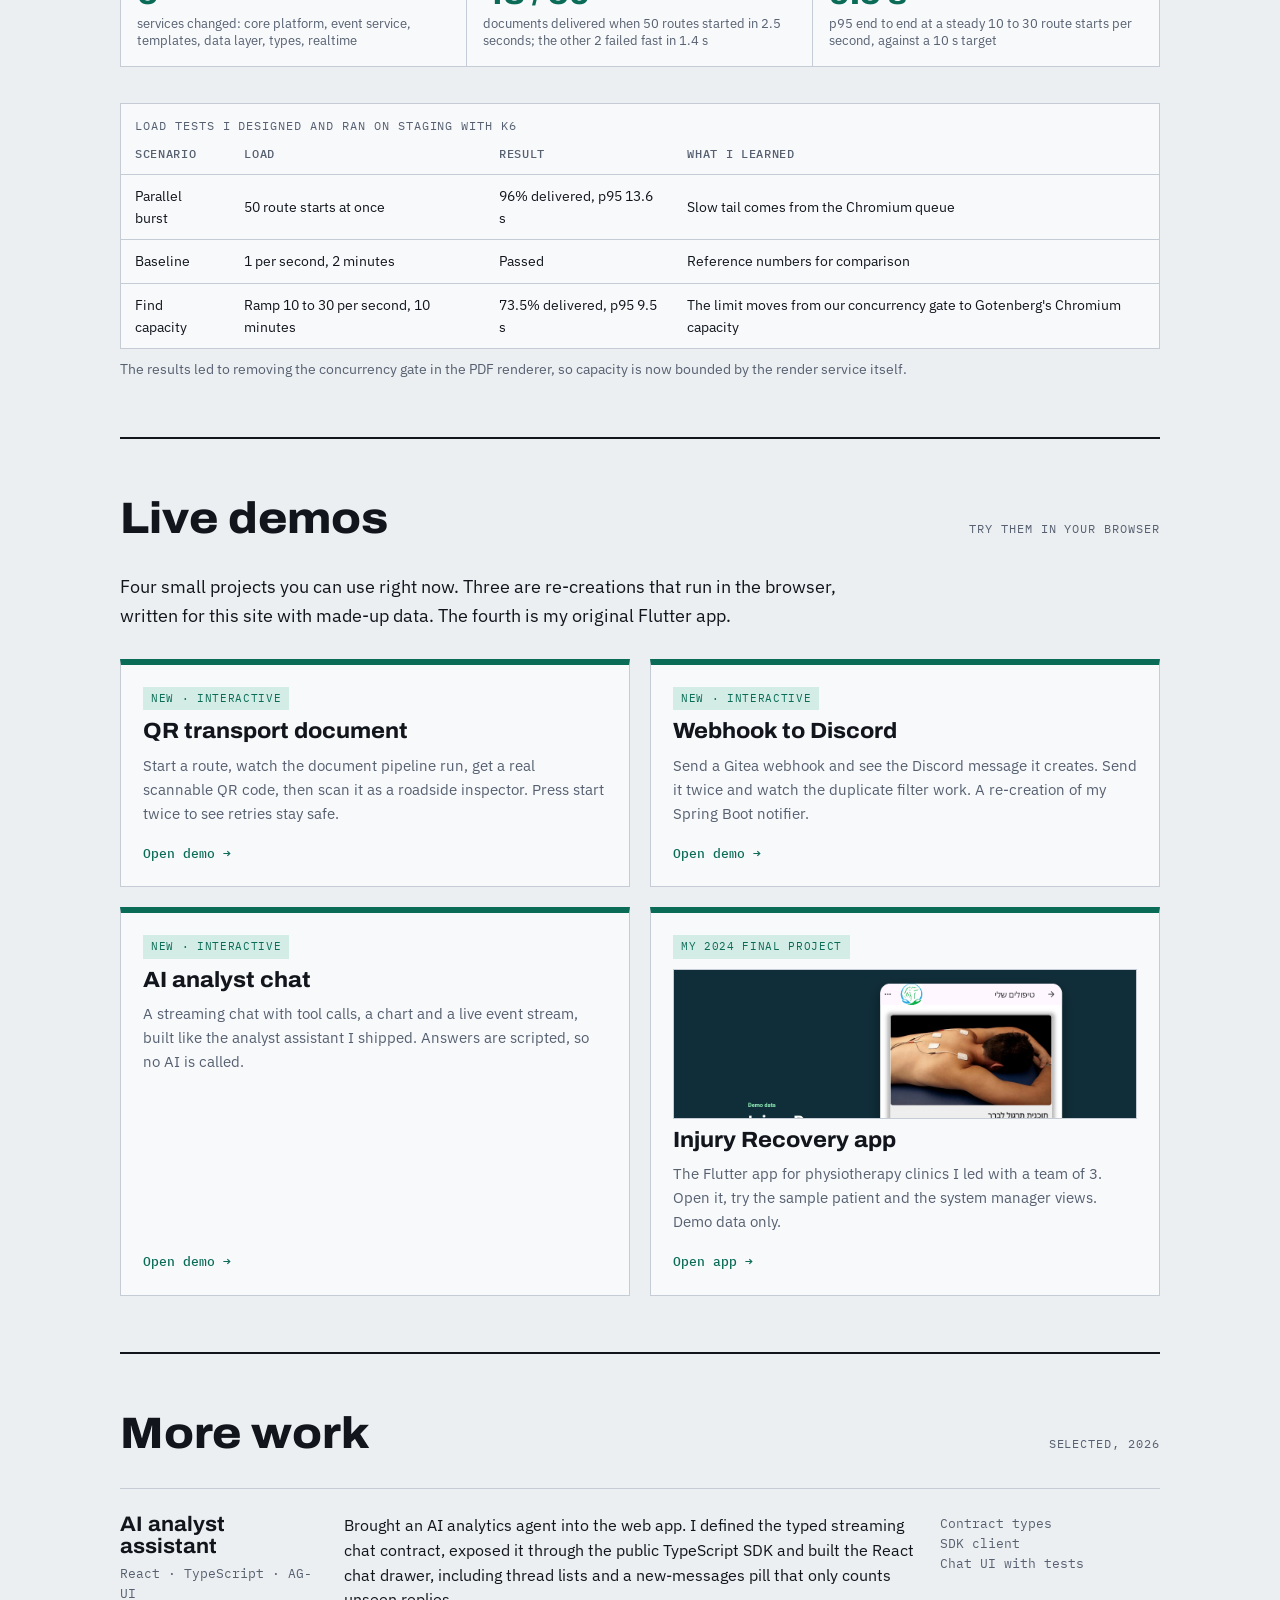
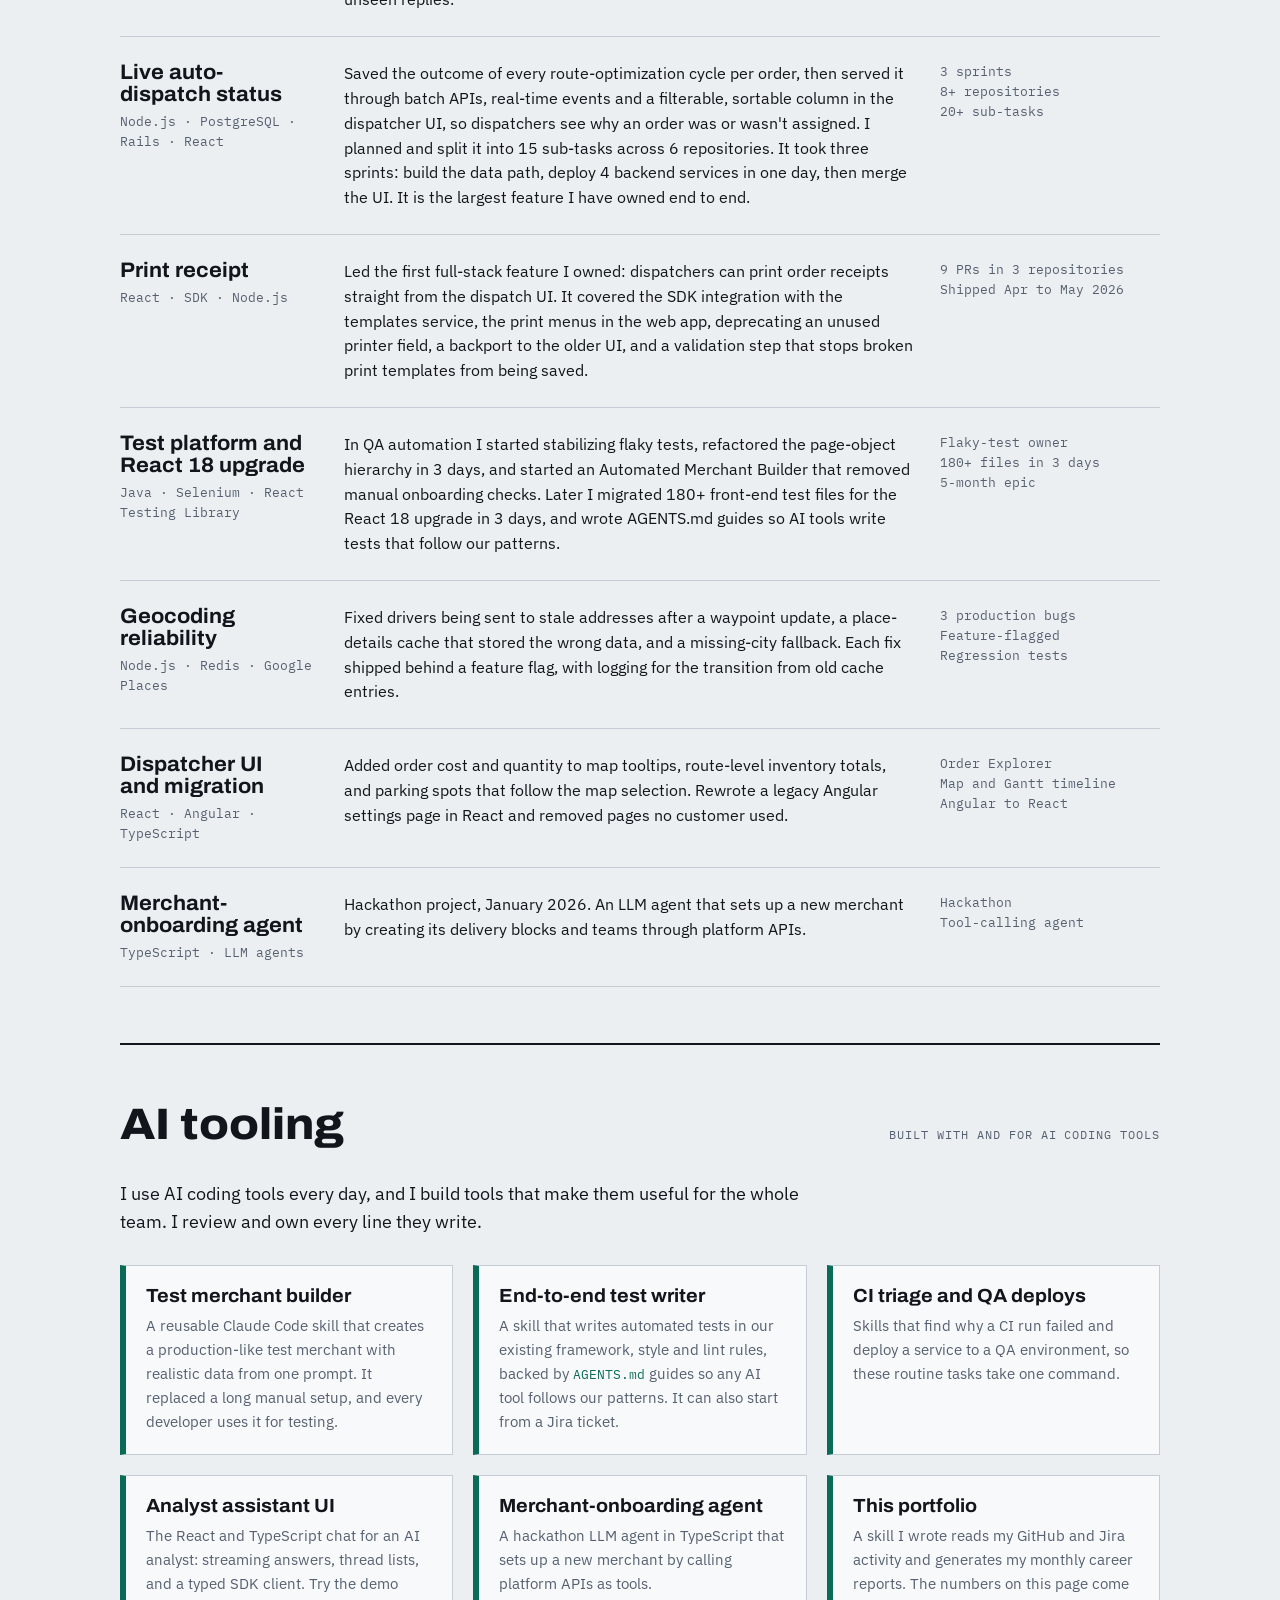
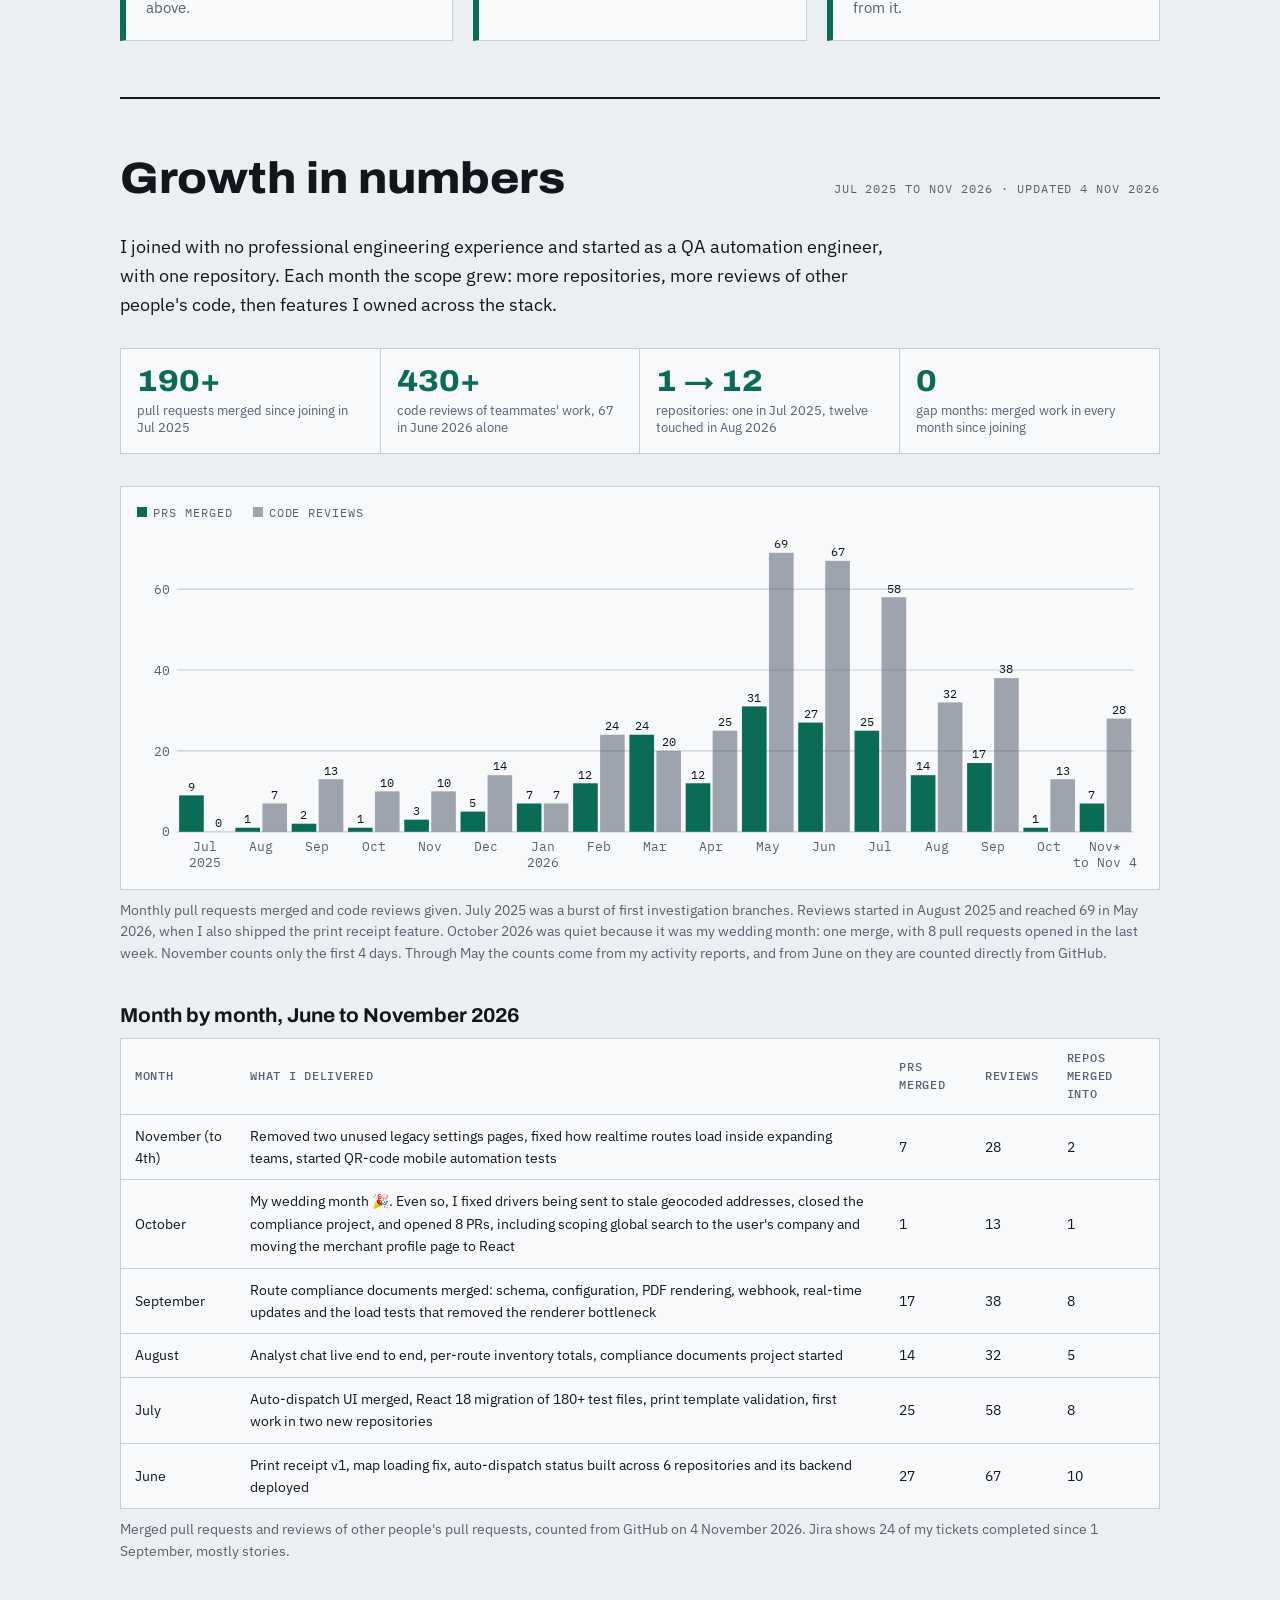
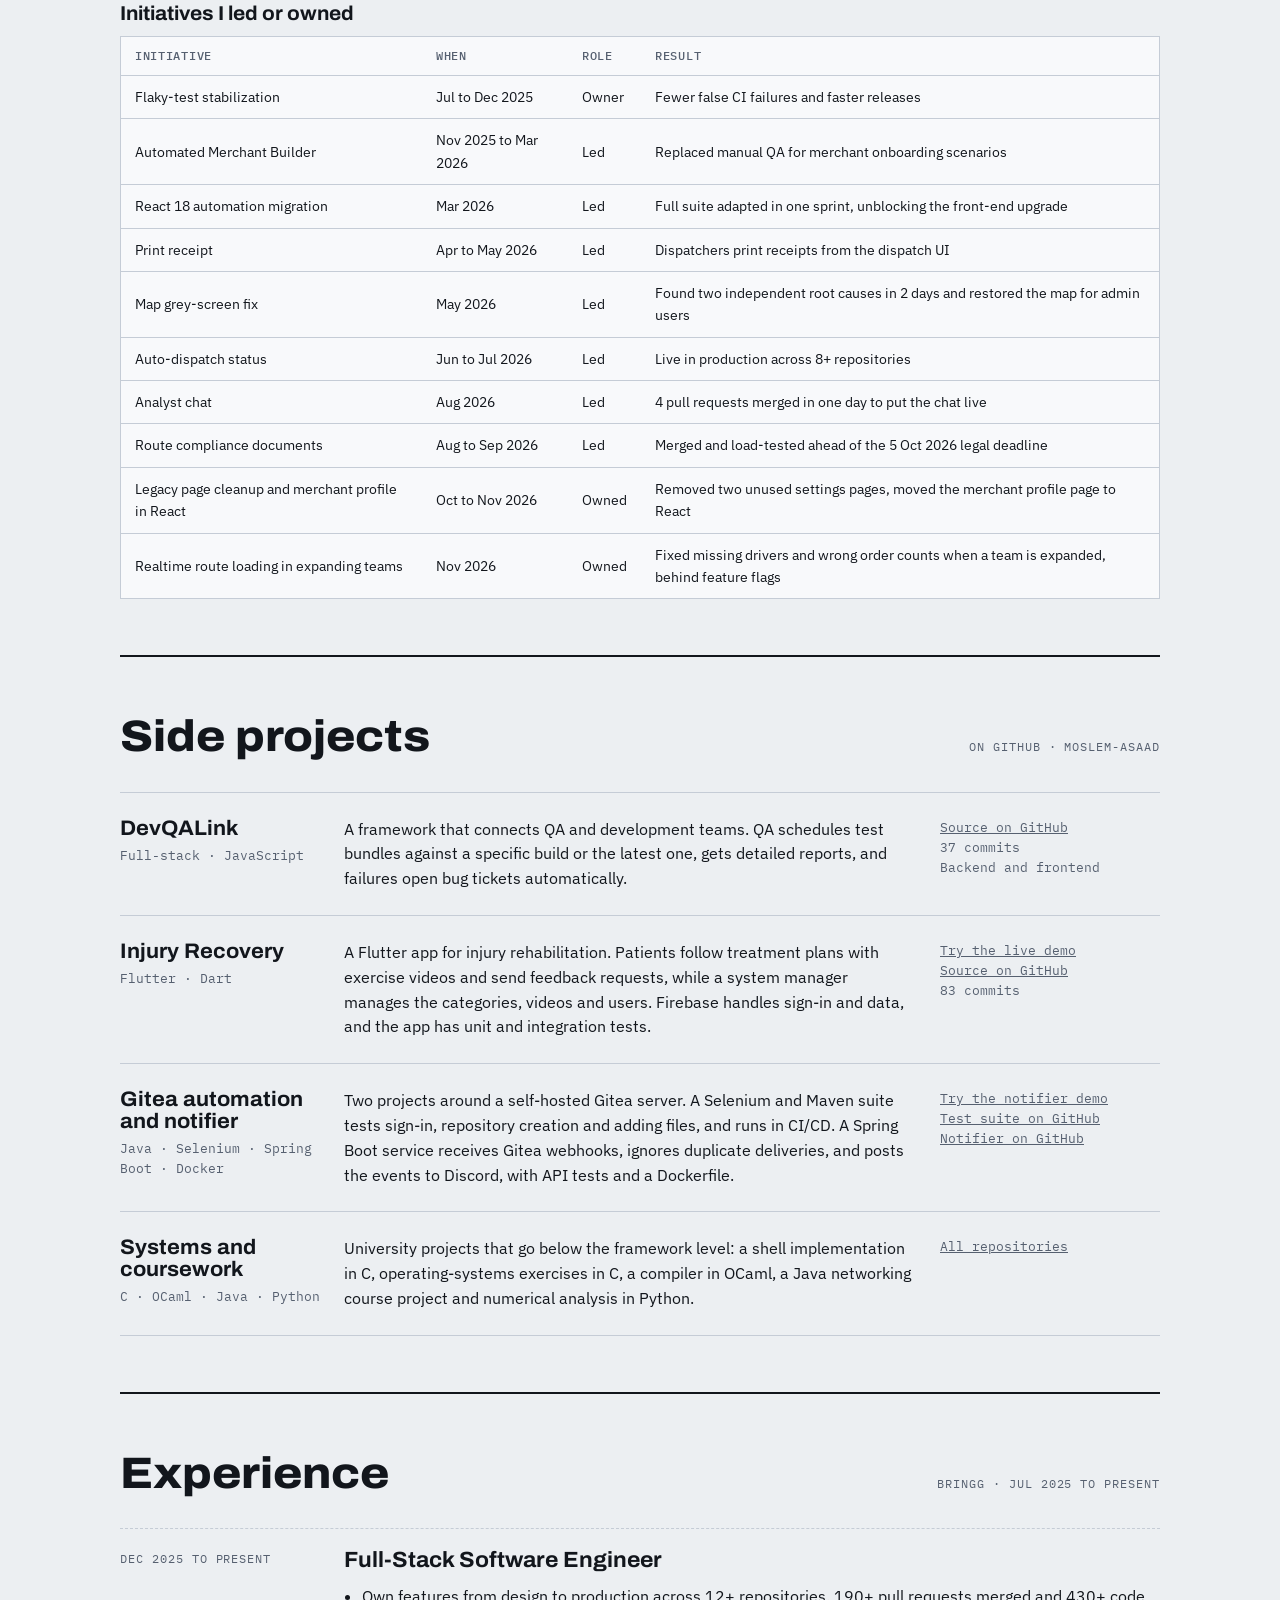
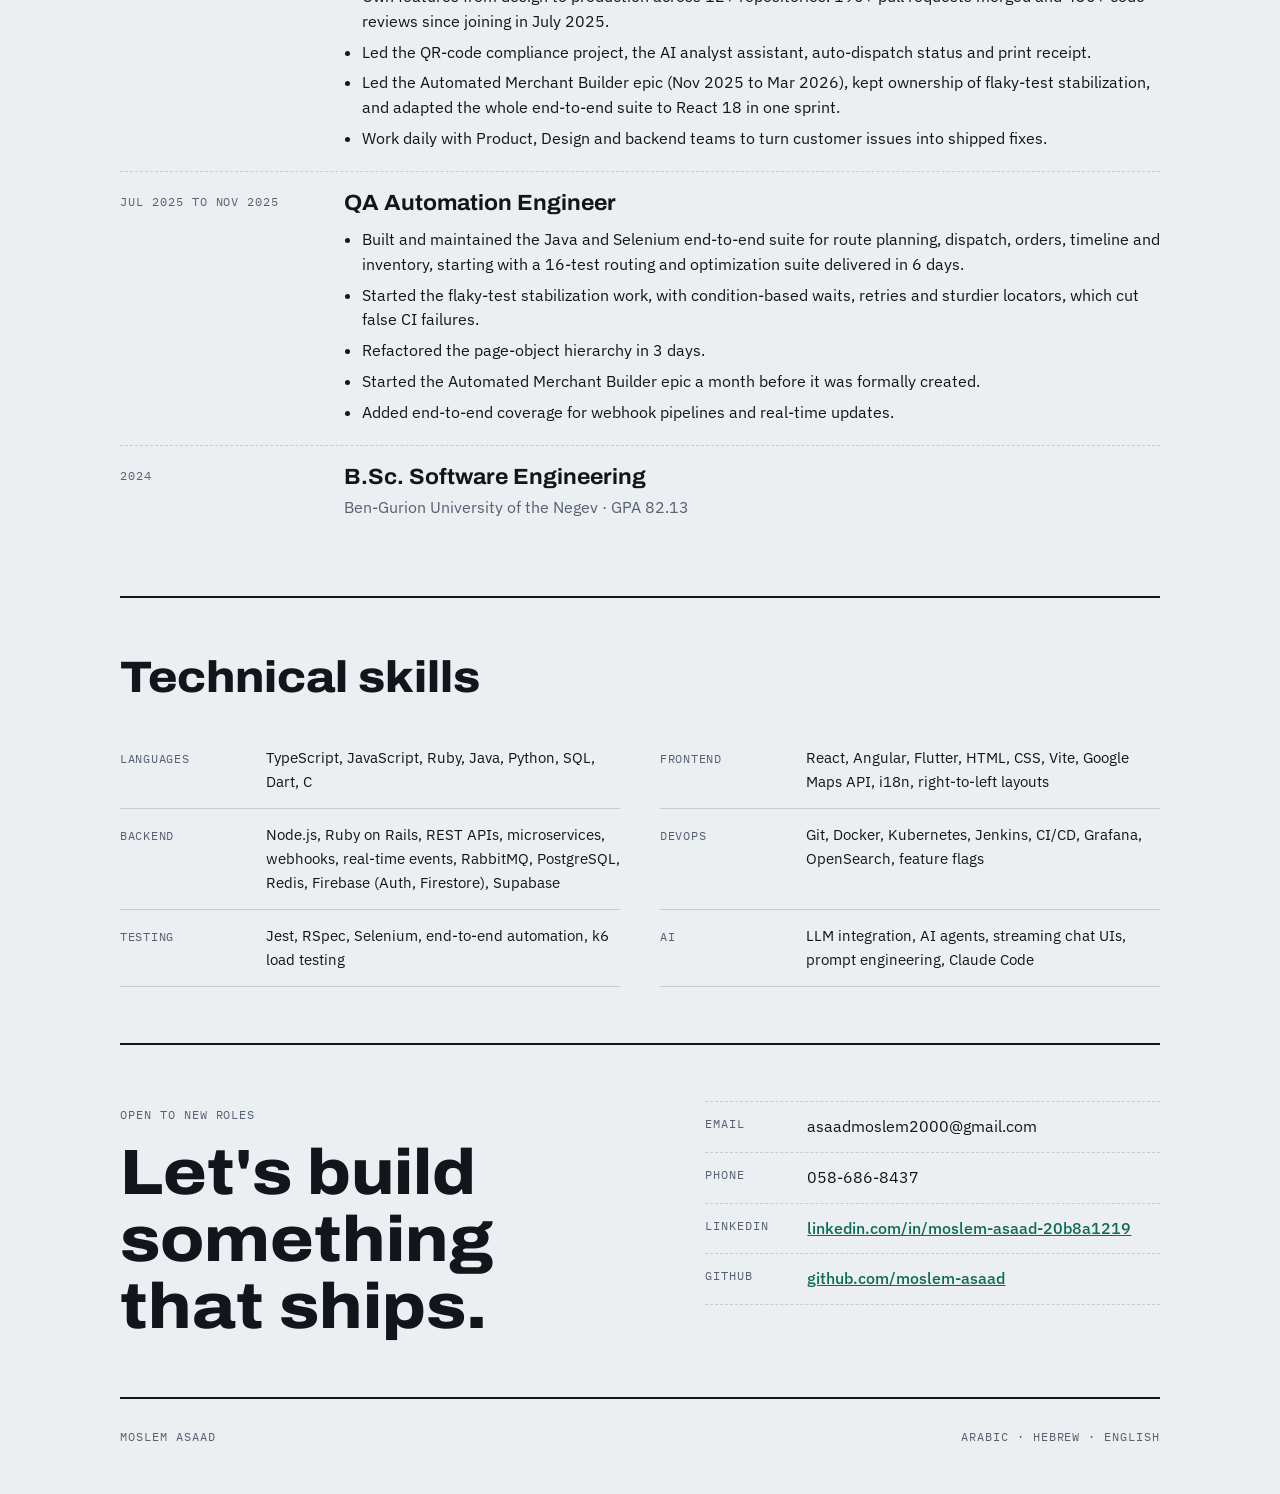
==== commit da9f9f23: "Redesign portfolio with live browser demos and AI tooling section" ====
--- a/index.html
+++ b/index.html
@@ -1,276 +1,358 @@
 <!doctype html>
-<html lang="en"><head><meta charset="utf-8"><title>Moslem Asaad Portfolio</title>
+<html lang="en">
+<head>
+<meta charset="utf-8">
+<meta name="viewport" content="width=device-width, initial-scale=1, viewport-fit=cover">
+<title>Moslem Asaad | Full-Stack Engineer</title>
+<meta name="description" content="Portfolio of Moslem Asaad, full-stack engineer. Live demos, shipped projects and results.">
+<meta property="og:title" content="Moslem Asaad | Full-Stack Engineer">
+<meta property="og:description" content="Live demos and shipped projects: a QR compliance feature across 6 services, an AI analyst chat and more.">
 <link rel="stylesheet" href="https://fonts.googleapis.com/css2?family=Archivo:wdth,wght@62..125,500..900&family=IBM+Plex+Sans:wght@400;500;600&family=IBM+Plex+Mono:wght@400;500&display=swap">
-<style>
-:root{--bg:#eceff2;--paper:#f8f9fb;--fg:#12161c;--muted:#566070;--rule:#c5ccd6;--accent:#0a6b57;--soft:#d3ece5;
---d:"Archivo","Helvetica Neue",Arial,sans-serif;--b:"IBM Plex Sans",system-ui,sans-serif;--m:"IBM Plex Mono",ui-monospace,Menlo,monospace}
-@page{size:A4;margin:0}
-*{box-sizing:border-box}
-html{-webkit-print-color-adjust:exact;print-color-adjust:exact}
-body{margin:0;background:var(--bg);color:var(--fg);font:9.4pt/1.5 var(--b)}
-.page{width:210mm;height:297mm;padding:13mm 14mm 11mm;background:var(--bg);page-break-after:always;overflow:hidden;position:relative;display:flex;flex-direction:column}
-.page:last-child{page-break-after:auto}
-h1,h2,h3{font-family:var(--d);margin:0;line-height:1.05}
-p{margin:0}
-.lab{font:500 7.2pt var(--m);letter-spacing:.08em;text-transform:uppercase;color:var(--muted)}
-.top{display:flex;justify-content:space-between;border-bottom:1.6pt solid var(--fg);padding-bottom:3mm;margin-bottom:6mm}
-.foot{margin-top:auto;border-top:1.6pt solid var(--fg);padding-top:2.5mm;display:flex;justify-content:space-between}
-h2.sec{font-size:21pt;font-weight:800;font-stretch:108%;margin-bottom:4mm}
-.rule{border-top:1.6pt solid var(--fg)}
-/* cover */
-.heads{background:var(--soft);border-left:2.4pt solid var(--accent);padding:3.2mm 4.5mm;font:500 9.6pt/1.45 var(--b)}
-.heads b{font-family:var(--d);font-weight:800}
-.cover h1{font-size:50pt;font-weight:800;font-stretch:114%;letter-spacing:-.02em;margin-top:10mm}
-.cover .role{font:600 15pt/1.2 var(--d);margin-top:6mm;max-width:120mm}
-.cover .pitch{margin-top:6mm;max-width:130mm;color:var(--muted);font-size:10.5pt}
-.man{margin-top:12mm;background:var(--paper);border:.6pt solid var(--rule);border-top:3pt solid var(--accent);padding:4mm 5mm}
-.man .row{display:grid;grid-template-columns:30mm 1fr;gap:4mm;padding:1.8mm 0;border-top:.6pt dashed var(--rule)}
-.man .row:first-of-type{border-top:0}
-.man dt{font:500 7pt var(--m);letter-spacing:.06em;text-transform:uppercase;color:var(--muted);padding-top:.4mm}
-.man dd{margin:0}
-.kpis{display:grid;grid-template-columns:repeat(4,1fr);margin-top:8mm;border:.6pt solid var(--rule);background:var(--paper)}
-.kpis div{padding:3.5mm;border-right:.6pt solid var(--rule)}.kpis div:last-child{border-right:0}
-.kpis b{display:block;font:800 21pt/1.1 var(--d);font-stretch:110%;color:var(--accent)}
-.kpis span{font-size:7.8pt;color:var(--muted);line-height:1.3;display:block;margin-top:1mm}
-.contact{margin-top:auto;display:grid;grid-template-columns:1fr 1fr;gap:2mm 8mm;border-top:1.6pt solid var(--fg);padding-top:4mm}
-.contact div{display:grid;grid-template-columns:20mm 1fr;gap:3mm}
-/* case */
-.case{display:grid;grid-template-columns:1fr 1fr;gap:8mm}
-.case h3{font-size:15pt;font-weight:750;font-stretch:105%}
-.case .lede{font-size:10.2pt;margin-top:3mm}.case p+p{margin-top:2.6mm}
-ol.flow{list-style:none;margin:0;padding:0;counter-reset:s;border-left:1.4pt solid var(--fg)}
-ol.flow li{position:relative;padding:0 0 3.6mm 7mm;counter-increment:s}
-ol.flow li::before{content:counter(s);position:absolute;left:-3.2mm;top:0;width:5.6mm;height:5.6mm;border-radius:50%;background:var(--accent);color:#fff;font:500 7pt var(--m);display:grid;place-items:center}
-ol.flow strong{font:700 9.6pt/1.25 var(--d);display:block}
-ol.flow span{font-size:8.4pt;color:var(--muted);display:block}
-.facts{display:grid;grid-template-columns:repeat(3,1fr);margin-top:6mm;border:.6pt solid var(--rule);background:var(--paper)}
-.facts div{padding:3.5mm;border-right:.6pt solid var(--rule)}.facts div:last-child{border-right:0}
-.facts b{display:block;font:800 19pt/1.1 var(--d);font-stretch:110%;color:var(--accent)}
-.facts span{font-size:7.8pt;color:var(--muted);line-height:1.3;display:block;margin-top:1mm}
-table{border-collapse:collapse;width:100%;font-size:8.2pt;background:var(--paper);border:.6pt solid var(--rule)}
-th,td{text-align:left;padding:1.8mm 2.5mm;border-bottom:.6pt solid var(--rule);vertical-align:top}
-th{font:500 6.8pt var(--m);letter-spacing:.06em;text-transform:uppercase;color:var(--muted)}
-tr:last-child td{border-bottom:0}
-.note{font-size:7.8pt;color:var(--muted);margin-top:1.6mm}
-.sub{font:700 11.5pt var(--d);font-stretch:104%;margin:5mm 0 2mm}
-/* work */
-.work{list-style:none;margin:0;padding:0}
-.work li{display:grid;grid-template-columns:42mm 1fr 36mm;gap:5mm;padding:3.3mm 0;border-bottom:.6pt solid var(--rule)}
-.work li:first-child{border-top:.6pt solid var(--rule)}
-.work h3{font-size:11pt;font-weight:700;font-stretch:104%}
-.work .st{font:400 7.2pt/1.55 var(--m);color:var(--muted)}
-.work p{font-size:8.7pt;line-height:1.45}
-/* chart */
-.chart{margin-top:2mm;border:.6pt solid var(--rule);background:var(--paper);padding:3mm 3mm 1mm}
-.chart svg{display:block;width:100%;height:auto;font-family:var(--m)}
-.bar-pr{fill:var(--accent)}.bar-rev{fill:#8a93a1}
-.grid{stroke:var(--rule);stroke-width:1}
-.chart text{fill:var(--muted);font-size:10px}.chart text.v{fill:var(--fg);font-size:9px}
-.legend{display:flex;gap:5mm;margin-bottom:1mm}
-.legend span::before{content:"";display:inline-block;width:2.4mm;height:2.4mm;margin-right:1.5mm;background:var(--accent)}
-.legend span+span::before{background:#8a93a1}
-/* last page */
-.job{display:grid;grid-template-columns:34mm 1fr;gap:5mm;padding:2.6mm 0;border-top:.6pt dashed var(--rule)}
-.job:first-of-type{border-top:0}
-.job h3{font-size:11.5pt;font-weight:700;font-stretch:104%}
-.job ul{margin:1.2mm 0 0;padding-left:4.2mm}.job li{margin-top:.8mm;font-size:8.8pt}
-.skills{display:grid;grid-template-columns:1fr 1fr;gap:0 8mm}
-.sk{display:grid;grid-template-columns:23mm 1fr;gap:3mm;padding:1.8mm 0;border-bottom:.6pt solid var(--rule);font-size:8.6pt}
-.sk dt{font:500 6.8pt var(--m);letter-spacing:.06em;text-transform:uppercase;color:var(--muted);padding-top:.5mm}
-.sk dd{margin:0}
-a{color:var(--accent);text-decoration:none;font-weight:500}
-</style></head>
+<link rel="stylesheet" href="assets/site.css">
+<script src="assets/site.js"></script>
+</head>
 <body>
-
-<!-- 1 COVER -->
-<section class="page cover">
-  <div class="top lab"><span>Portfolio · 2026</span><span>Updated 4 Nov 2026</span></div>
-  <p class="heads"><b>Heads up:</b> this is an auto-generated portfolio, made by a skill I wrote. Enjoy ;)</p>
-  <h1>Moslem<br>Asaad</h1>
-  <p class="role">Full-stack engineer who takes features from design to production.</p>
-  <p class="pitch">I build React and Node.js features for a delivery-management platform used by enterprise retailers and carriers. I came up through test automation, so every change I ship has tests, and risky ones go out behind feature flags.</p>
-  <div class="kpis">
-    <div><b>190+</b><span>pull requests merged since Jul 2025</span></div>
-    <div><b>430+</b><span>code reviews of teammates' work</span></div>
-    <div><b>1 → 12</b><span>repositories, Jul 2025 to Aug 2026</span></div>
-    <div><b>6</b><span>services changed in my featured project</span></div>
-  </div>
-  <dl class="man">
-    <div class="row"><dt>Role</dt><dd>Full-Stack Software Engineer, Bringg (QA automation Jul 2025 to Nov 2025)</dd></div>
-    <div class="row"><dt>Core stack</dt><dd>TypeScript, React, Angular, Node.js, Ruby on Rails, PostgreSQL</dd></div>
-    <div class="row"><dt>Also</dt><dd>LLM integration, AI agents, k6 load testing, Java and Selenium</dd></div>
-    <div class="row"><dt>Degree</dt><dd>B.Sc. Software Engineering, Ben-Gurion University, 2024 · GPA 82.13</dd></div>
-    <div class="row"><dt>Languages</dt><dd>Arabic, Hebrew, English</dd></div>
-  </dl>
-  <div class="contact">
-    <div><span class="lab">Email</span><span>asaadmoslem2000@gmail.com</span></div>
-    <div><span class="lab">Phone</span><span>058-686-8437</span></div>
-    <div><span class="lab">Based in</span><span>Jatt, Israel</span></div>
-    <div><span class="lab">LinkedIn</span><a href="https://www.linkedin.com/in/moslem-asaad-20b8a1219/">linkedin.com/in/moslem-asaad-20b8a1219</a></div>
-    <div><span class="lab">GitHub</span><a href="https://github.com/moslem-asaad">github.com/moslem-asaad</a></div>
-  </div>
-</section>
-
-<!-- 2 FEATURED -->
-<section class="page">
-  <div class="top lab"><span>Moslem Asaad · Portfolio</span><span>Featured project</span></div>
-  <div class="lab" style="margin-bottom:1.5mm">Regulatory deadline · 5 Oct 2026</div>
-  <h2 class="sec">Digital transport documents with a scannable QR code</h2>
-  <div class="case">
-    <div>
-      <p class="lede">Spain's Sustainable Mobility Law 9/2025 requires the transport document to be digital and scannable by roadside inspectors. Bringg had no route-level document, no QR code and no way to tell a customer's system about one.</p>
-      <p>I took this from design document to production across 6 services. When a driver starts a route, the platform generates a compliance PDF, stores it for 7 days after the route ends, and sends the driver app a link it turns into a QR code on the device, so it works offline. The customer's systems get a webhook when the document is ready.</p>
-      <p>I designed the database schema and an idempotent write path (one document per route, enforced in application code), added server-side PDF rendering to the templates service, resolved the right truck and trailer plates for each route, and wrote the test plans and integration guide for the webhook. I am now extending the end-to-end automation to the webhook and the QR code on mobile, repeating each test 50 times to prove it is stable.</p>
+<a class="skip" href="#main">Skip to content</a>
+<div class="wrap">
+  <header class="bar">
+    <span class="label">Portfolio · Moslem Asaad · 2026</span>
+    <nav class="label" aria-label="Sections">
+      <a href="#case">Featured</a><a href="#demos">Live demos</a><a href="#work">Work</a><a href="#ai">AI tooling</a><a href="#growth">Growth</a><a href="#side">Side projects</a><a href="#experience">Experience</a><a href="#contact">Contact</a>
+      <button class="theme-btn" data-theme-toggle type="button">Dark mode</button>
+    </nav>
+  </header>
+
+  <main id="main">
+    <p class="heads"><b>Heads up:</b> this is an auto-generated portfolio, made by a skill I wrote. Enjoy ;)</p>
+    <div class="hero">
+      <div>
+        <h1>Moslem Asaad</h1>
+        <p class="role">Full-stack engineer who takes features from design to production.</p>
+        <p class="pitch">I build React and Node.js features for a delivery-management platform used by enterprise retailers and carriers. I came up through test automation, so every change I ship has tests, and risky ones go out behind feature flags.</p>
+        <div class="actions">
+          <a class="btn primary" href="#demos">Try the live demos</a>
+          <a class="btn" href="Moslem-Asaad-Portfolio.pdf" download>Download PDF</a>
+          <a class="btn" href="https://github.com/moslem-asaad" target="_blank" rel="noopener">GitHub</a>
+          <a class="btn" href="https://www.linkedin.com/in/moslem-asaad-20b8a1219/" target="_blank" rel="noopener">LinkedIn</a>
+        </div>
+        <p class="status-pill">Open to remote full-stack roles</p>
+      </div>
+      <aside class="manifest" aria-label="At a glance">
+        <span class="label">Engineer manifest</span>
+        <dl>
+          <div class="row"><dt>Role</dt><dd>Full-Stack Software Engineer</dd></div>
+          <div class="row"><dt>Experience</dt><dd>1.5 years in production SaaS</dd></div>
+          <div class="row"><dt>Degree</dt><dd>B.Sc. Software Engineering, Ben-Gurion University, 2024</dd></div>
+          <div class="row"><dt>Core stack</dt><dd>TypeScript, React, Angular, Node.js, Ruby on Rails, PostgreSQL</dd></div>
+          <div class="row"><dt>Also</dt><dd>LLM integration, AI agents, k6 load testing</dd></div>
+          <div class="row"><dt>Languages</dt><dd>Arabic, Hebrew, English</dd></div>
+          <div class="row"><dt>Based in</dt><dd>Jatt, Israel</dd></div>
+        </dl>
+      </aside>
     </div>
-    <ol class="flow">
-      <li><strong>Driver starts a route</strong><span>The core platform publishes a route-started event.</span></li>
-      <li><strong>Eligibility check and claim</strong><span>A Node.js service reads the merchant and team configuration, then claims the route so a retry never creates a second document.</span></li>
-      <li><strong>PDF render</strong><span>The templates service builds the document with vehicle and trailer plates and renders it through Gotenberg.</span></li>
-      <li><strong>Store and notify</strong><span>The document is saved with a token and a retention date. A documents_ready webhook goes to the customer and a real-time update tells the driver app.</span></li>
-      <li><strong>Roadside scan</strong><span>The inspector scans the QR code. A token-guarded URL returns the PDF, or a clear error when it has expired.</span></li>
-    </ol>
-  </div>
-  <div class="facts">
-    <div><b>6</b><span>services changed: core platform, event service, templates, data layer, types, realtime</span></div>
-    <div><b>48 / 50</b><span>documents delivered when 50 routes started in 2.5 seconds; the other 2 failed fast in 1.4 s</span></div>
-    <div><b>9.5 s</b><span>p95 end to end at a steady 10 to 30 route starts per second, against a 10 s target</span></div>
-  </div>
-  <div class="sub">Load tests I designed and ran on staging with k6</div>
-  <table>
-    <thead><tr><th>Scenario</th><th>Load</th><th>Result</th><th>What I learned</th></tr></thead>
-    <tbody>
-      <tr><td>Parallel burst</td><td>50 route starts at once</td><td>96% delivered, p95 13.6 s</td><td>Slow tail comes from the Chromium queue</td></tr>
-      <tr><td>Baseline</td><td>1 per second, 2 minutes</td><td>Passed</td><td>Reference numbers for comparison</td></tr>
-      <tr><td>Find capacity</td><td>Ramp 10 to 30 per second, 10 minutes</td><td>73.5% delivered, p95 9.5 s</td><td>The limit moves from our concurrency gate to Gotenberg's Chromium capacity</td></tr>
-    </tbody>
-  </table>
-  <p class="note">The results led to removing the concurrency gate in the PDF renderer, so capacity is now bounded by the render service itself.</p>
-  <div class="foot lab"><span>Moslem Asaad</span><span>2</span></div>
-</section>
-
-<!-- 3 MORE WORK -->
-<section class="page">
-  <div class="top lab"><span>Moslem Asaad · Portfolio</span><span>More work · 2026</span></div>
-  <h2 class="sec">More work</h2>
-  <ul class="work">
-    <li><div><h3>AI analyst assistant</h3><p class="st" style="margin-top:1mm">React · TypeScript · AG-UI</p></div>
-      <p>Brought an AI analytics agent into the web app. I defined the typed streaming chat contract, exposed it through the public TypeScript SDK and built the React chat drawer, including thread lists and a new-messages pill that only counts unseen replies.</p>
-      <p class="st">Contract types<br>SDK client<br>Chat UI with tests</p></li>
-    <li><div><h3>Live auto-dispatch status</h3><p class="st" style="margin-top:1mm">Node.js · PostgreSQL · Rails · React</p></div>
-      <p>Saved the outcome of every route-optimization cycle per order, then served it through batch APIs, real-time events and a filterable, sortable column in the dispatcher UI. I planned and split it into 15 sub-tasks across 6 repositories over three sprints: build the data path, deploy 4 backend services in one day, then merge the UI. It is the largest feature I have owned end to end.</p>
-      <p class="st">3 sprints<br>8+ repositories<br>20+ sub-tasks</p></li>
-    <li><div><h3>Print receipt</h3><p class="st" style="margin-top:1mm">React · SDK · Node.js</p></div>
-      <p>Led the first full-stack feature I owned: dispatchers print order receipts straight from the dispatch UI. It covered the SDK integration with the templates service, the print menus in the web app, deprecating an unused printer field, a backport to the older UI, and a validation step that stops broken print templates from being saved.</p>
-      <p class="st">9 PRs in 3 repositories<br>Apr to May 2026</p></li>
-    <li><div><h3>Test platform and React 18 upgrade</h3><p class="st" style="margin-top:1mm">Java · Selenium · React Testing Library</p></div>
-      <p>In QA automation I started stabilizing flaky tests, refactored the page-object hierarchy in 3 days, and started an Automated Merchant Builder that removed manual onboarding checks. Later I migrated 180+ front-end test files for the React 18 upgrade in 3 days, and wrote AGENTS.md guides so AI tools write tests that follow our patterns.</p>
-      <p class="st">Flaky-test owner<br>180+ files in 3 days<br>5-month epic</p></li>
-    <li><div><h3>Geocoding reliability</h3><p class="st" style="margin-top:1mm">Node.js · Redis · Google Places</p></div>
-      <p>Fixed drivers being sent to stale addresses after a waypoint update, a place-details cache that stored the wrong data, and a missing-city fallback. Each fix shipped behind a feature flag, with logging for the move from old cache entries.</p>
-      <p class="st">3 production bugs<br>Feature-flagged<br>Regression tests</p></li>
-    <li><div><h3>Dispatcher UI and migration</h3><p class="st" style="margin-top:1mm">React · Angular · TypeScript</p></div>
-      <p>Added order cost and quantity to map tooltips, route-level inventory totals, and parking spots that follow the map selection. Rewrote a legacy Angular settings page in React and removed pages no customer used. Fixed realtime route loading and order counts when teams are expanded, behind feature flags.</p>
-      <p class="st">Order Explorer<br>Map and Gantt timeline<br>Angular to React</p></li>
-    <li><div><h3>Merchant-onboarding agent</h3><p class="st" style="margin-top:1mm">TypeScript · LLM agents</p></div>
-      <p>Hackathon project, January 2026. An LLM agent that sets up a new merchant by creating its delivery blocks and teams through platform APIs.</p>
-      <p class="st">Hackathon<br>Tool-calling agent</p></li>
-  </ul>
-  <div class="foot lab"><span>Moslem Asaad</span><span>3</span></div>
-</section>
-
-<!-- 4 GROWTH -->
-<section class="page">
-  <div class="top lab"><span>Moslem Asaad · Portfolio</span><span>Jul 2025 to Nov 2026</span></div>
-  <h2 class="sec">Growth in numbers</h2>
-  <p style="max-width:150mm">I joined with no professional engineering experience and started as a QA automation engineer, with one repository. Each month the scope grew: more repositories, more reviews of other people's code, then features I owned across the stack.</p>
-  <div class="chart">
-    <div class="legend lab"><span>PRs merged</span><span>Code reviews</span></div>
-    <div id="monthly-chart"></div>
-  </div>
-  <p class="note">Through May 2026 the counts come from my activity reports; from June on they are counted directly from GitHub. November counts only the first 4 days.</p>
-  <div class="sub">Month by month, June to November 2026</div>
-  <table>
-    <thead><tr><th>Month</th><th>What I delivered</th><th>PRs</th><th>Reviews</th></tr></thead>
-    <tbody>
-      <tr><td>Nov (to 4th)</td><td>Removed two unused legacy settings pages, fixed realtime route loading in expanding teams, started QR-code mobile automation tests</td><td>7</td><td>28</td></tr>
-      <tr><td>October</td><td>My wedding month 🎉. Even so: fixed stale geocoded addresses, closed the compliance project, opened 8 PRs including moving the merchant profile page to React</td><td>1</td><td>13</td></tr>
-      <tr><td>September</td><td>Route compliance documents merged: schema, configuration, PDF rendering, webhook, real-time updates and the load tests</td><td>17</td><td>38</td></tr>
-      <tr><td>August</td><td>Analyst chat live end to end, per-route inventory totals, compliance project started</td><td>14</td><td>32</td></tr>
-      <tr><td>July</td><td>Auto-dispatch UI merged, React 18 migration of 180+ test files, print template validation</td><td>25</td><td>58</td></tr>
-      <tr><td>June</td><td>Print receipt v1, map loading fix, auto-dispatch status built across 6 repositories</td><td>27</td><td>67</td></tr>
-    </tbody>
-  </table>
-  <div class="sub">Initiatives I led or owned</div>
-  <table>
-    <thead><tr><th>Initiative</th><th>When</th><th>Result</th></tr></thead>
-    <tbody>
-      <tr><td>Flaky-test stabilization</td><td>Jul to Dec 2025</td><td>Fewer false CI failures and faster releases</td></tr>
-      <tr><td>Automated Merchant Builder</td><td>Nov 2025 to Mar 2026</td><td>Replaced manual QA for merchant onboarding</td></tr>
-      <tr><td>Print receipt</td><td>Apr to May 2026</td><td>Dispatchers print receipts from the dispatch UI</td></tr>
-      <tr><td>Map grey-screen fix</td><td>May 2026</td><td>Two independent root causes found in 2 days</td></tr>
-      <tr><td>Auto-dispatch status</td><td>Jun to Jul 2026</td><td>Live in production across 8+ repositories</td></tr>
-      <tr><td>Analyst chat</td><td>Aug 2026</td><td>4 pull requests merged in one day to go live</td></tr>
-      <tr><td>Route compliance documents</td><td>Aug to Sep 2026</td><td>Merged and load-tested before the 5 Oct 2026 deadline</td></tr>
-    </tbody>
-  </table>
-  <div class="foot lab"><span>Moslem Asaad</span><span>4</span></div>
-</section>
-
-<!-- 5 EXPERIENCE, SIDE, SKILLS -->
-<section class="page">
-  <div class="top lab"><span>Moslem Asaad · Portfolio</span><span>Experience and skills</span></div>
-  <h2 class="sec">Experience</h2>
-  <div class="job"><div class="lab">Dec 2025 to present</div><div><h3>Bringg, Full-Stack Software Engineer</h3><ul>
-    <li>Own features from design to production across 12+ repositories: 190+ PRs merged and 430+ code reviews since joining.</li>
-    <li>Led the QR-code compliance project, the AI analyst assistant, auto-dispatch status, print receipt and the React 18 test migration.</li>
-    <li>Work daily with Product, Design and backend teams to turn customer issues into shipped fixes.</li></ul></div></div>
-  <div class="job"><div class="lab">Jul 2025 to Nov 2025</div><div><h3>Bringg, QA Automation Engineer</h3><ul>
-    <li>Built the Java and Selenium end-to-end suite for route planning, dispatch, orders, timeline and inventory, starting with 16 tests in 6 days.</li>
-    <li>Started the flaky-test stabilization work and refactored the page-object hierarchy in 3 days.</li>
-    <li>Started the Automated Merchant Builder epic and added E2E coverage for webhook pipelines.</li></ul></div></div>
-  <div class="job"><div class="lab">2024</div><div><h3>B.Sc. Software Engineering</h3><p style="color:var(--muted);margin-top:1mm">Ben-Gurion University of the Negev · GPA 82.13</p></div></div>
-
-  <h2 class="sec" style="margin-top:3mm">Side projects</h2>
-  <ul class="work">
-    <li><div><h3>DevQALink</h3><p class="st" style="margin-top:1mm">Full-stack · JavaScript</p></div><p>A framework connecting QA and development teams: schedule test bundles against a build, get reports, and open bug tickets automatically from failures.</p><p class="st">github.com/moslem-asaad<br>/DevQALink</p></li>
-
-
-    <li><div><h3>Injury Recovery</h3><p class="st" style="margin-top:1mm">Flutter · Dart · Firebase</p></div><p>A rehabilitation app: patients follow treatment plans with exercise videos and send feedback, and a system manager manages the content and users. Includes unit and integration tests.</p><p class="st">/Injury-Recovery</p></li>
-    <li><div><h3>Gitea automation and notifier</h3><p class="st" style="margin-top:1mm">Java · Selenium · Spring Boot · Docker</p></div><p>A Selenium and Maven test suite for a self-hosted Gitea server, plus a Spring Boot service that turns Gitea webhooks into Discord notifications, with duplicate filtering and API tests.</p><p class="st">/Gitea-Test-Automatio<br>/giteaNotificator</p></li>
-    <li><div><h3>Systems and coursework</h3><p class="st" style="margin-top:1mm">C · OCaml · Java · Python</p></div><p>A shell in C, operating-systems exercises, a compiler in OCaml, and numerical analysis in Python.</p><p class="st">All repositories on GitHub</p></li>
-  </ul>
-
-  <h2 class="sec" style="margin-top:3mm">Technical skills</h2>
-  <dl class="skills" style="margin:0">
-    <div class="sk"><dt>Languages</dt><dd>TypeScript, JavaScript, Ruby, Java, Python, SQL, Dart, C</dd></div>
-    <div class="sk"><dt>Frontend</dt><dd>React, Angular, Flutter, HTML, CSS, Vite, Google Maps API, i18n, right-to-left layouts</dd></div>
-    <div class="sk"><dt>Backend</dt><dd>Node.js, Ruby on Rails, REST APIs, microservices, webhooks, real-time events, RabbitMQ, PostgreSQL, Redis, Firebase, Supabase</dd></div>
-    <div class="sk"><dt>DevOps</dt><dd>Git, Docker, Kubernetes, Jenkins, CI/CD, Grafana, OpenSearch, feature flags</dd></div>
-    <div class="sk"><dt>Testing</dt><dd>Jest, RSpec, Selenium, E2E automation, k6 load testing</dd></div>
-    <div class="sk"><dt>AI</dt><dd>LLM integration, AI agents, streaming chat UIs, prompt engineering, Claude Code</dd></div>
-  </dl>
-  <div class="foot lab"><span style="text-transform:none">asaadmoslem2000@gmail.com · 058-686-8437</span><span>5</span></div>
-</section>
-
-<script>
-(function(){
-  var months=["Jul","Aug","Sep","Oct","Nov","Dec","Jan","Feb","Mar","Apr","May","Jun","Jul","Aug","Sep","Oct","Nov*"];
-  var prs=[9,1,2,1,3,5,7,12,24,12,31,27,25,14,17,1,7];
-  var revs=[0,7,13,10,10,14,7,24,20,25,69,67,58,32,38,13,28];
-  var W=860,H=250,L=30,R=6,T=14,B=38,pw=W-L-R,ph=H-T-B,max=70,gw=pw/months.length,bw=Math.min(22,gw/2-3);
-  var y=function(v){return T+ph-(v/max)*ph};
-  var s='<svg viewBox="0 0 '+W+' '+H+'" xmlns="http://www.w3.org/2000/svg">';
-  [0,20,40,60].forEach(function(g){s+='<line class="grid" x1="'+L+'" x2="'+(W-R)+'" y1="'+y(g)+'" y2="'+y(g)+'"/><text x="'+(L-5)+'" y="'+(y(g)+3.5)+'" text-anchor="end">'+g+'</text>'});
-  months.forEach(function(m,i){
-    var cx=L+gw*i+gw/2, yr=i===0?"2025":i===6?"2026":i===16?"to Nov 4":"";
-    s+='<rect class="bar-pr" x="'+(cx-bw-1)+'" y="'+y(prs[i])+'" width="'+bw+'" height="'+(T+ph-y(prs[i]))+'"/>';
-    s+='<rect class="bar-rev" x="'+(cx+1)+'" y="'+y(revs[i])+'" width="'+bw+'" height="'+(T+ph-y(revs[i]))+'"/>';
-    s+='<text class="v" x="'+(cx-bw/2-1)+'" y="'+(y(prs[i])-3)+'" text-anchor="middle">'+prs[i]+'</text>';
-    s+='<text class="v" x="'+(cx+bw/2+1)+'" y="'+(y(revs[i])-3)+'" text-anchor="middle">'+revs[i]+'</text>';
-    s+='<text x="'+cx+'" y="'+(H-B+14)+'" text-anchor="middle">'+m+'</text>';
-    if(yr)s+='<text x="'+cx+'" y="'+(H-B+27)+'" text-anchor="middle">'+yr+'</text>';
-  });
-  document.getElementById("monthly-chart").innerHTML=s+'</svg>';
-})();
-</script>
-</body></html>
+
+    <section id="case" aria-labelledby="case-h">
+      <div class="sec-head">
+        <h2 id="case-h">Featured project</h2>
+        <span class="label">Shipped ahead of the 5 Oct 2026 legal deadline</span>
+      </div>
+      <div class="case">
+        <div>
+          <h3>Digital transport documents with a scannable QR code</h3>
+          <p class="lede">Spain's Sustainable Mobility Law 9/2025 requires the transport document to be digital and scannable by roadside inspectors. Bringg had no route-level document, no QR code and no way to tell a customer's system about one.</p>
+          <p>I took this from design document to production across 6 services. When a driver starts a route, the platform generates a compliance PDF, stores it for 7 days after the route ends, and sends the driver app a link it turns into a QR code on the device, so it works offline. The customer's own systems get a webhook when the document is ready.</p>
+          <p>I designed the database schema and an idempotent write path (one document per route, enforced in application code), added server-side PDF rendering to the templates service, resolved the right truck and trailer plates for each route, and wrote the test plans and integration guide for the webhook. I am now extending the end-to-end automation to the webhook and the QR code on mobile, repeating each test 50 times to prove it is stable.</p>
+        </div>
+        <ol class="flow" aria-label="How a document is produced">
+          <li><strong>Driver starts a route</strong><span>The core platform publishes a route-started event.</span></li>
+          <li><strong>Eligibility check and claim</strong><span>A Node.js service reads the merchant and team configuration, then claims the route so a retry never creates a second document.</span></li>
+          <li><strong>PDF render</strong><span>The templates service builds the document with vehicle and trailer plates and renders it through Gotenberg.</span></li>
+          <li><strong>Store and notify</strong><span>The document is saved with a token and a retention date. A <span class="mono" style="display:inline;margin:0;color:inherit">documents_ready</span> webhook goes to the customer and a real-time update tells the driver app.</span></li>
+          <li><strong>Roadside scan</strong><span>The inspector scans the QR code. A token-guarded URL returns the PDF, or a clear error when it has expired.</span></li>
+        </ol>
+      </div>
+
+      <div class="facts">
+        <div class="fact"><b>6</b><span>services changed: core platform, event service, templates, data layer, types, realtime</span></div>
+        <div class="fact"><b>48 / 50</b><span>documents delivered when 50 routes started in 2.5 seconds; the other 2 failed fast in 1.4 s</span></div>
+        <div class="fact"><b>9.5 s</b><span>p95 end to end at a steady 10 to 30 route starts per second, against a 10 s target</span></div>
+      </div>
+
+      <div class="tablewrap">
+        <table>
+          <caption class="label" style="text-align:left;padding:12px 14px 0;caption-side:top">Load tests I designed and ran on staging with k6</caption>
+          <thead><tr><th>Scenario</th><th>Load</th><th>Result</th><th>What I learned</th></tr></thead>
+          <tbody>
+            <tr><td>Parallel burst</td><td>50 route starts at once</td><td>96% delivered, p95 13.6 s</td><td>Slow tail comes from the Chromium queue</td></tr>
+            <tr><td>Baseline</td><td>1 per second, 2 minutes</td><td>Passed</td><td>Reference numbers for comparison</td></tr>
+            <tr><td>Find capacity</td><td>Ramp 10 to 30 per second, 10 minutes</td><td>73.5% delivered, p95 9.5 s</td><td>The limit moves from our concurrency gate to Gotenberg's Chromium capacity</td></tr>
+          </tbody>
+        </table>
+      </div>
+      <p class="note">The results led to removing the concurrency gate in the PDF renderer, so capacity is now bounded by the render service itself.</p>
+    </section>
+
+
+    <section id="demos" aria-labelledby="demos-h">
+      <div class="sec-head"><h2 id="demos-h">Live demos</h2><span class="label">Try them in your browser</span></div>
+      <p class="lede" style="max-width:66ch;margin-bottom:28px;font-size:18px">Four small projects you can use right now. Three are re-creations that run in the browser, written for this site with made-up data. The fourth is my original Flutter app.</p>
+      <div class="cards">
+        <a class="card" href="demos/qr-document.html">
+          <span class="tag">New · interactive</span>
+          <h3>QR transport document</h3>
+          <p>Start a route, watch the document pipeline run, get a real scannable QR code, then scan it as a roadside inspector. Press start twice to see retries stay safe.</p>
+          <span class="go">Open demo →</span>
+        </a>
+        <a class="card" href="demos/webhook-playground.html">
+          <span class="tag">New · interactive</span>
+          <h3>Webhook to Discord</h3>
+          <p>Send a Gitea webhook and see the Discord message it creates. Send it twice and watch the duplicate filter work. A re-creation of my Spring Boot notifier.</p>
+          <span class="go">Open demo →</span>
+        </a>
+        <a class="card" href="demos/analyst-chat.html">
+          <span class="tag">New · interactive</span>
+          <h3>AI analyst chat</h3>
+          <p>A streaming chat with tool calls, a chart and a live event stream, built like the analyst assistant I shipped. Answers are scripted, so no AI is called.</p>
+          <span class="go">Open demo →</span>
+        </a>
+        <a class="card" href="injury-recovery/">
+          <span class="tag">My 2024 final project</span>
+          <img class="thumb" src="injury-recovery/screenshots/02-treatment-plans.png" alt="Treatment plans screen of the Injury Recovery app" loading="lazy">
+          <h3>Injury Recovery app</h3>
+          <p>The Flutter app for physiotherapy clinics I led with a team of 3. Open it, try the sample patient and the system manager views. Demo data only.</p>
+          <span class="go">Open app →</span>
+        </a>
+      </div>
+    </section>
+
+    <section id="work" aria-labelledby="work-h">
+      <div class="sec-head"><h2 id="work-h">More work</h2><span class="label">Selected, 2026</span></div>
+      <ul class="work">
+        <li>
+          <div><h3>AI analyst assistant</h3><p class="stack" style="margin-top:6px">React · TypeScript · AG-UI</p></div>
+          <p>Brought an AI analytics agent into the web app. I defined the typed streaming chat contract, exposed it through the public TypeScript SDK and built the React chat drawer, including thread lists and a new-messages pill that only counts unseen replies.</p>
+          <p class="stack">Contract types<br>SDK client<br>Chat UI with tests</p>
+        </li>
+        <li>
+          <div><h3>Live auto-dispatch status</h3><p class="stack" style="margin-top:6px">Node.js · PostgreSQL · Rails · React</p></div>
+          <p>Saved the outcome of every route-optimization cycle per order, then served it through batch APIs, real-time events and a filterable, sortable column in the dispatcher UI, so dispatchers see why an order was or wasn't assigned. I planned and split it into 15 sub-tasks across 6 repositories. It took three sprints: build the data path, deploy 4 backend services in one day, then merge the UI. It is the largest feature I have owned end to end.</p>
+          <p class="stack">3 sprints<br>8+ repositories<br>20+ sub-tasks</p>
+        </li>
+        <li>
+          <div><h3>Print receipt</h3><p class="stack" style="margin-top:6px">React · SDK · Node.js</p></div>
+          <p>Led the first full-stack feature I owned: dispatchers can print order receipts straight from the dispatch UI. It covered the SDK integration with the templates service, the print menus in the web app, deprecating an unused printer field, a backport to the older UI, and a validation step that stops broken print templates from being saved.</p>
+          <p class="stack">9 PRs in 3 repositories<br>Shipped Apr to May 2026</p>
+        </li>
+        <li>
+          <div><h3>Test platform and React 18 upgrade</h3><p class="stack" style="margin-top:6px">Java · Selenium · React Testing Library</p></div>
+          <p>In QA automation I started stabilizing flaky tests, refactored the page-object hierarchy in 3 days, and started an Automated Merchant Builder that removed manual onboarding checks. Later I migrated 180+ front-end test files for the React 18 upgrade in 3 days, and wrote AGENTS.md guides so AI tools write tests that follow our patterns.</p>
+          <p class="stack">Flaky-test owner<br>180+ files in 3 days<br>5-month epic</p>
+        </li>
+        <li>
+          <div><h3>Geocoding reliability</h3><p class="stack" style="margin-top:6px">Node.js · Redis · Google Places</p></div>
+          <p>Fixed drivers being sent to stale addresses after a waypoint update, a place-details cache that stored the wrong data, and a missing-city fallback. Each fix shipped behind a feature flag, with logging for the transition from old cache entries.</p>
+          <p class="stack">3 production bugs<br>Feature-flagged<br>Regression tests</p>
+        </li>
+        <li>
+          <div><h3>Dispatcher UI and migration</h3><p class="stack" style="margin-top:6px">React · Angular · TypeScript</p></div>
+          <p>Added order cost and quantity to map tooltips, route-level inventory totals, and parking spots that follow the map selection. Rewrote a legacy Angular settings page in React and removed pages no customer used.</p>
+          <p class="stack">Order Explorer<br>Map and Gantt timeline<br>Angular to React</p>
+        </li>
+        <li>
+          <div><h3>Merchant-onboarding agent</h3><p class="stack" style="margin-top:6px">TypeScript · LLM agents</p></div>
+          <p>Hackathon project, January 2026. An LLM agent that sets up a new merchant by creating its delivery blocks and teams through platform APIs.</p>
+          <p class="stack">Hackathon<br>Tool-calling agent</p>
+        </li>
+      </ul>
+    </section>
+
+
+    <section id="ai" aria-labelledby="ai-h">
+      <div class="sec-head"><h2 id="ai-h">AI tooling</h2><span class="label">Built with and for AI coding tools</span></div>
+      <p class="lede" style="max-width:66ch;margin-bottom:28px;font-size:18px">I use AI coding tools every day, and I build tools that make them useful for the whole team. I review and own every line they write.</p>
+      <div class="skills-grid">
+        <div class="skill-card"><h3>Test merchant builder</h3><p>A reusable Claude Code skill that creates a production-like test merchant with realistic data from one prompt. It replaced a long manual setup, and every developer uses it for testing.</p></div>
+        <div class="skill-card"><h3>End-to-end test writer</h3><p>A skill that writes automated tests in our existing framework, style and lint rules, backed by <code>AGENTS.md</code> guides so any AI tool follows our patterns. It can also start from a Jira ticket.</p></div>
+        <div class="skill-card"><h3>CI triage and QA deploys</h3><p>Skills that find why a CI run failed and deploy a service to a QA environment, so these routine tasks take one command.</p></div>
+        <div class="skill-card"><h3>Analyst assistant UI</h3><p>The React and TypeScript chat for an AI analyst: streaming answers, thread lists, and a typed SDK client. Try the demo above.</p></div>
+        <div class="skill-card"><h3>Merchant-onboarding agent</h3><p>A hackathon LLM agent in TypeScript that sets up a new merchant by calling platform APIs as tools.</p></div>
+        <div class="skill-card"><h3>This portfolio</h3><p>A skill I wrote reads my GitHub and Jira activity and generates my monthly career reports. The numbers on this page come from it.</p></div>
+      </div>
+    </section>
+
+    <section id="growth" aria-labelledby="growth-h">
+      <div class="sec-head"><h2 id="growth-h">Growth in numbers</h2><span class="label">Jul 2025 to Nov 2026 · updated 4 Nov 2026</span></div>
+      <div class="case" style="grid-template-columns:minmax(0,1fr)">
+        <p class="lede" style="margin:0;max-width:70ch">I joined with no professional engineering experience and started as a QA automation engineer, with one repository. Each month the scope grew: more repositories, more reviews of other people's code, then features I owned across the stack.</p>
+      </div>
+      <div class="facts four" style="margin-top:28px">
+        <div class="fact"><b>190+</b><span>pull requests merged since joining in Jul 2025</span></div>
+        <div class="fact"><b>430+</b><span>code reviews of teammates' work, 67 in June 2026 alone</span></div>
+        <div class="fact"><b>1 → 12</b><span>repositories: one in Jul 2025, twelve touched in Aug 2026</span></div>
+        <div class="fact"><b>0</b><span>gap months: merged work in every month since joining</span></div>
+      </div>
+
+      <div class="chart">
+        <div class="legend label"><span>PRs merged</span><span>Code reviews</span></div>
+        <div class="chart-scroll"><div id="monthly-chart" role="img" aria-label="Grouped bar chart of pull requests merged and code reviews per month, July 2025 to November 4 2026. PRs rise from 9 in the first month to 31 in May 2026 and reviews from 0 to 69, both staying high through September 2026."></div></div>
+      </div>
+      <p class="note">Monthly pull requests merged and code reviews given. July 2025 was a burst of first investigation branches. Reviews started in August 2025 and reached 69 in May 2026, when I also shipped the print receipt feature. October 2026 was quiet because it was my wedding month: one merge, with 8 pull requests opened in the last week. November counts only the first 4 days. Through May the counts come from my activity reports, and from June on they are counted directly from GitHub.</p>
+
+      <h3 class="sub">Month by month, June to November 2026</h3>
+      <div class="tablewrap" style="margin-top:0">
+        <table>
+          <thead><tr><th>Month</th><th>What I delivered</th><th>PRs merged</th><th>Reviews</th><th>Repos merged into</th></tr></thead>
+          <tbody>
+            <tr><td>November (to 4th)</td><td>Removed two unused legacy settings pages, fixed how realtime routes load inside expanding teams, started QR-code mobile automation tests</td><td>7</td><td>28</td><td>2</td></tr>
+            <tr><td>October</td><td>My wedding month 🎉. Even so, I fixed drivers being sent to stale geocoded addresses, closed the compliance project, and opened 8 PRs, including scoping global search to the user's company and moving the merchant profile page to React</td><td>1</td><td>13</td><td>1</td></tr>
+            <tr><td>September</td><td>Route compliance documents merged: schema, configuration, PDF rendering, webhook, real-time updates and the load tests that removed the renderer bottleneck</td><td>17</td><td>38</td><td>8</td></tr>
+            <tr><td>August</td><td>Analyst chat live end to end, per-route inventory totals, compliance documents project started</td><td>14</td><td>32</td><td>5</td></tr>
+            <tr><td>July</td><td>Auto-dispatch UI merged, React 18 migration of 180+ test files, print template validation, first work in two new repositories</td><td>25</td><td>58</td><td>8</td></tr>
+            <tr><td>June</td><td>Print receipt v1, map loading fix, auto-dispatch status built across 6 repositories and its backend deployed</td><td>27</td><td>67</td><td>10</td></tr>
+          </tbody>
+        </table>
+      </div>
+      <p class="note">Merged pull requests and reviews of other people's pull requests, counted from GitHub on 4 November 2026. Jira shows 24 of my tickets completed since 1 September, mostly stories.</p>
+
+      <h3 class="sub">Initiatives I led or owned</h3>
+      <div class="tablewrap" style="margin-top:0">
+        <table>
+          <thead><tr><th>Initiative</th><th>When</th><th>Role</th><th>Result</th></tr></thead>
+          <tbody>
+            <tr><td>Flaky-test stabilization</td><td>Jul to Dec 2025</td><td>Owner</td><td>Fewer false CI failures and faster releases</td></tr>
+            <tr><td>Automated Merchant Builder</td><td>Nov 2025 to Mar 2026</td><td>Led</td><td>Replaced manual QA for merchant onboarding scenarios</td></tr>
+            <tr><td>React 18 automation migration</td><td>Mar 2026</td><td>Led</td><td>Full suite adapted in one sprint, unblocking the front-end upgrade</td></tr>
+            <tr><td>Print receipt</td><td>Apr to May 2026</td><td>Led</td><td>Dispatchers print receipts from the dispatch UI</td></tr>
+            <tr><td>Map grey-screen fix</td><td>May 2026</td><td>Led</td><td>Found two independent root causes in 2 days and restored the map for admin users</td></tr>
+            <tr><td>Auto-dispatch status</td><td>Jun to Jul 2026</td><td>Led</td><td>Live in production across 8+ repositories</td></tr>
+            <tr><td>Analyst chat</td><td>Aug 2026</td><td>Led</td><td>4 pull requests merged in one day to put the chat live</td></tr>
+            <tr><td>Route compliance documents</td><td>Aug to Sep 2026</td><td>Led</td><td>Merged and load-tested ahead of the 5 Oct 2026 legal deadline</td></tr>
+            <tr><td>Legacy page cleanup and merchant profile in React</td><td>Oct to Nov 2026</td><td>Owned</td><td>Removed two unused settings pages, moved the merchant profile page to React</td></tr>
+            <tr><td>Realtime route loading in expanding teams</td><td>Nov 2026</td><td>Owned</td><td>Fixed missing drivers and wrong order counts when a team is expanded, behind feature flags</td></tr>
+          </tbody>
+        </table>
+      </div>
+    </section>
+
+    <section id="side" aria-labelledby="side-h">
+      <div class="sec-head"><h2 id="side-h">Side projects</h2><span class="label">On GitHub · moslem-asaad</span></div>
+      <ul class="work">
+        <li>
+          <div><h3>DevQALink</h3><p class="stack" style="margin-top:6px">Full-stack · JavaScript</p></div>
+          <p>A framework that connects QA and development teams. QA schedules test bundles against a specific build or the latest one, gets detailed reports, and failures open bug tickets automatically.</p>
+          <p class="stack"><a href="https://github.com/moslem-asaad/DevQALink" target="_blank" rel="noopener">Source on GitHub</a><br>37 commits<br>Backend and frontend</p>
+        </li>
+        <li>
+          <div><h3>Injury Recovery</h3><p class="stack" style="margin-top:6px">Flutter · Dart</p></div>
+          <p>A Flutter app for injury rehabilitation. Patients follow treatment plans with exercise videos and send feedback requests, while a system manager manages the categories, videos and users. Firebase handles sign-in and data, and the app has unit and integration tests.</p>
+          <p class="stack"><a href="injury-recovery/">Try the live demo</a><br><a href="https://github.com/moslem-asaad/Injury-Recovery" target="_blank" rel="noopener">Source on GitHub</a><br>83 commits</p>
+        </li>
+        <li>
+          <div><h3>Gitea automation and notifier</h3><p class="stack" style="margin-top:6px">Java · Selenium · Spring Boot · Docker</p></div>
+          <p>Two projects around a self-hosted Gitea server. A Selenium and Maven suite tests sign-in, repository creation and adding files, and runs in CI/CD. A Spring Boot service receives Gitea webhooks, ignores duplicate deliveries, and posts the events to Discord, with API tests and a Dockerfile.</p>
+          <p class="stack"><a href="demos/webhook-playground.html">Try the notifier demo</a><br><a href="https://github.com/moslem-asaad/Gitea-Test-Automatio" target="_blank" rel="noopener">Test suite on GitHub</a><br><a href="https://github.com/moslem-asaad/giteaNotificator" target="_blank" rel="noopener">Notifier on GitHub</a></p>
+        </li>
+        <li>
+          <div><h3>Systems and coursework</h3><p class="stack" style="margin-top:6px">C · OCaml · Java · Python</p></div>
+          <p>University projects that go below the framework level: a shell implementation in C, operating-systems exercises in C, a compiler in OCaml, a Java networking course project and numerical analysis in Python.</p>
+          <p class="stack"><a href="https://github.com/moslem-asaad?tab=repositories" target="_blank" rel="noopener">All repositories</a></p>
+        </li>
+      </ul>
+    </section>
+
+    <section id="experience" aria-labelledby="exp-h">
+      <div class="sec-head"><h2 id="exp-h">Experience</h2><span class="label">Bringg · Jul 2025 to present</span></div>
+      <div class="job">
+        <div class="label">Dec 2025 to present</div>
+        <div>
+          <h3>Full-Stack Software Engineer</h3>
+          <ul>
+            <li>Own features from design to production across 12+ repositories. 190+ pull requests merged and 430+ code reviews since joining in July 2025.</li>
+            <li>Led the QR-code compliance project, the AI analyst assistant, auto-dispatch status and print receipt.</li>
+            <li>Led the Automated Merchant Builder epic (Nov 2025 to Mar 2026), kept ownership of flaky-test stabilization, and adapted the whole end-to-end suite to React 18 in one sprint.</li>
+            <li>Work daily with Product, Design and backend teams to turn customer issues into shipped fixes.</li>
+          </ul>
+        </div>
+      </div>
+      <div class="job">
+        <div class="label">Jul 2025 to Nov 2025</div>
+        <div>
+          <h3>QA Automation Engineer</h3>
+          <ul>
+            <li>Built and maintained the Java and Selenium end-to-end suite for route planning, dispatch, orders, timeline and inventory, starting with a 16-test routing and optimization suite delivered in 6 days.</li>
+            <li>Started the flaky-test stabilization work, with condition-based waits, retries and sturdier locators, which cut false CI failures.</li>
+            <li>Refactored the page-object hierarchy in 3 days.</li>
+            <li>Started the Automated Merchant Builder epic a month before it was formally created.</li>
+            <li>Added end-to-end coverage for webhook pipelines and real-time updates.</li>
+          </ul>
+        </div>
+      </div>
+      <div class="job">
+        <div class="label">2024</div>
+        <div>
+          <h3>B.Sc. Software Engineering</h3>
+          <p style="margin-top:6px;color:var(--muted)">Ben-Gurion University of the Negev · GPA 82.13</p>
+        </div>
+      </div>
+    </section>
+
+    <section id="skills" aria-labelledby="skills-h">
+      <div class="sec-head"><h2 id="skills-h">Technical skills</h2></div>
+      <dl class="skills" style="margin:0">
+        <div class="skill"><dt>Languages</dt><dd>TypeScript, JavaScript, Ruby, Java, Python, SQL, Dart, C</dd></div>
+        <div class="skill"><dt>Frontend</dt><dd>React, Angular, Flutter, HTML, CSS, Vite, Google Maps API, i18n, right-to-left layouts</dd></div>
+        <div class="skill"><dt>Backend</dt><dd>Node.js, Ruby on Rails, REST APIs, microservices, webhooks, real-time events, RabbitMQ, PostgreSQL, Redis, Firebase (Auth, Firestore), Supabase</dd></div>
+        <div class="skill"><dt>DevOps</dt><dd>Git, Docker, Kubernetes, Jenkins, CI/CD, Grafana, OpenSearch, feature flags</dd></div>
+        <div class="skill"><dt>Testing</dt><dd>Jest, RSpec, Selenium, end-to-end automation, k6 load testing</dd></div>
+        <div class="skill"><dt>AI</dt><dd>LLM integration, AI agents, streaming chat UIs, prompt engineering, Claude Code</dd></div>
+      </dl>
+    </section>
+
+    <section id="contact" aria-labelledby="contact-h">
+      <div class="contact">
+        <div>
+          <span class="label">Open to new roles</span>
+          <h2 id="contact-h" style="margin-top:12px">Let's build something that ships.</h2>
+        </div>
+        <ul class="links">
+          <li><span class="label">Email</span><span>asaadmoslem2000@gmail.com</span></li>
+          <li><span class="label">Phone</span><span>058-686-8437</span></li>
+          <li><span class="label">LinkedIn</span><a href="https://www.linkedin.com/in/moslem-asaad-20b8a1219/" target="_blank" rel="noopener">linkedin.com/in/moslem-asaad-20b8a1219</a></li>
+          <li><span class="label">GitHub</span><a href="https://github.com/moslem-asaad" target="_blank" rel="noopener">github.com/moslem-asaad</a></li>
+        </ul>
+      </div>
+    </section>
+  </main>
+
+  <script>
+    (function () {
+      var months = ["Jul", "Aug", "Sep", "Oct", "Nov", "Dec", "Jan", "Feb", "Mar", "Apr", "May", "Jun", "Jul", "Aug", "Sep", "Oct", "Nov*"];
+      var prs = [9, 1, 2, 1, 3, 5, 7, 12, 24, 12, 31, 27, 25, 14, 17, 1, 7];
+      var revs = [0, 7, 13, 10, 10, 14, 7, 24, 20, 25, 69, 67, 58, 32, 38, 13, 28];
+      var W = 860, H = 300, L = 34, R = 8, T = 16, B = 42;
+      var pw = W - L - R, ph = H - T - B, max = 70, gw = pw / months.length, bw = Math.min(22, gw / 2 - 3);
+      var y = function (v) { return T + ph - (v / max) * ph; };
+      var s = '<svg viewBox="0 0 ' + W + ' ' + H + '" xmlns="http://www.w3.org/2000/svg">';
+      [0, 20, 40, 60].forEach(function (g) {
+        s += '<line class="grid" x1="' + L + '" x2="' + (W - R) + '" y1="' + y(g) + '" y2="' + y(g) + '"/><text x="' + (L - 6) + '" y="' + (y(g) + 4) + '" text-anchor="end">' + g + '</text>';
+      });
+      months.forEach(function (m, i) {
+        var cx = L + gw * i + gw / 2;
+        var yr = i === 0 ? "2025" : i === 6 ? "2026" : i === 16 ? "to Nov 4" : "";
+        s += '<rect class="bar-pr" x="' + (cx - bw - 1) + '" y="' + y(prs[i]) + '" width="' + bw + '" height="' + (T + ph - y(prs[i])) + '"/>';
+        s += '<rect class="bar-rev" x="' + (cx + 1) + '" y="' + y(revs[i]) + '" width="' + bw + '" height="' + (T + ph - y(revs[i])) + '"/>';
+        s += '<text class="val" x="' + (cx - bw / 2 - 1) + '" y="' + (y(prs[i]) - 4) + '" text-anchor="middle">' + prs[i] + '</text>';
+        s += '<text class="val" x="' + (cx + bw / 2 + 1) + '" y="' + (y(revs[i]) - 4) + '" text-anchor="middle">' + revs[i] + '</text>';
+        s += '<text x="' + cx + '" y="' + (H - B + 16) + '" text-anchor="middle">' + m + '</text>';
+        if (yr) s += '<text x="' + cx + '" y="' + (H - B + 30) + '" text-anchor="middle">' + yr + '</text>';
+      });
+      s += '</svg>';
+      var el = document.getElementById("monthly-chart");
+      if (el) el.innerHTML = s;
+    })();
+  </script>
+
+  <footer class="label"><span>Moslem Asaad</span><span>Arabic · Hebrew · English</span></footer>
+</div>
+</body>
+</html>
--- a/assets/site.css
+++ b/assets/site.css
@@ -0,0 +1,299 @@
+/* Concept: a transport document. Waybill fields, mono labels, hard rules, one road-sign green. */
+:root {
+  --bg: #eceff2;
+  --surface: #f8f9fb;
+  --fg: #12161c;
+  --muted: #566070;
+  --rule: #c5ccd6;
+  --accent: #0a6b57;
+  --accent-ink: #ffffff;
+  --accent-soft: #d3ece5;
+  --warn: #9a5b00;
+  --font-display: "Archivo", "Helvetica Neue", Arial, sans-serif;
+  --font-body: "IBM Plex Sans", system-ui, -apple-system, "Segoe UI", sans-serif;
+  --font-mono: "IBM Plex Mono", ui-monospace, "SF Mono", Menlo, monospace;
+}
+@media (prefers-color-scheme: dark) {
+  :root:not([data-theme="light"]) {
+    --bg: #0f1318; --surface: #171c23; --fg: #e8ecf1; --muted: #98a3b3; --rule: #2c343f;
+    --accent: #5fd1b0; --accent-ink: #0b1411; --accent-soft: #14312a; --warn: #e0a64a;
+    color-scheme: dark;
+  }
+}
+:root[data-theme="dark"] {
+  --bg: #0f1318; --surface: #171c23; --fg: #e8ecf1; --muted: #98a3b3; --rule: #2c343f;
+  --accent: #5fd1b0; --accent-ink: #0b1411; --accent-soft: #14312a; --warn: #e0a64a;
+  color-scheme: dark;
+}
+* { box-sizing: border-box; }
+body {
+  background: var(--bg); color: var(--fg);
+  font-family: var(--font-body); font-size: 16px; line-height: 1.6;
+  padding-left: max(16px, env(safe-area-inset-left, 0px));
+  padding-right: max(16px, env(safe-area-inset-right, 0px));
+  padding-block: 0;
+}
+.wrap { max-width: 1040px; margin: 0 auto; }
+a { color: inherit; }
+:focus-visible { outline: 2px solid var(--accent); outline-offset: 3px; }
+.mono { font-family: var(--font-mono); }
+.label {
+  font-family: var(--font-mono); font-size: 12px; letter-spacing: .08em;
+  text-transform: uppercase; color: var(--muted);
+}
+h1, h2, h3 { font-family: var(--font-display); text-wrap: balance; margin: 0; line-height: 1.05; }
+p { margin: 0; }
+
+/* top bar */
+.bar { display: flex; justify-content: space-between; gap: 16px; flex-wrap: wrap; padding-block: 20px; border-bottom: 2px solid var(--fg); }
+.bar nav { display: flex; gap: 20px; flex-wrap: wrap; }
+.bar a { text-decoration: none; }
+.bar a:hover { color: var(--accent); }
+
+/* hero */
+.hero { display: grid; grid-template-columns: minmax(0, 1.5fr) minmax(0, 1fr); gap: 40px; padding-block: 56px 48px; align-items: start; }
+.hero h1 { font-size: clamp(44px, 8vw, 92px); font-weight: 800; font-stretch: 112%; letter-spacing: -.02em; }
+.hero .role { font-family: var(--font-display); font-weight: 600; font-size: clamp(18px, 2.4vw, 24px); margin-top: 20px; max-width: 30ch; }
+.hero .pitch { margin-top: 20px; max-width: 56ch; color: var(--muted); font-size: 17px; }
+.heads { background: var(--surface); border: 1px solid var(--rule); border-left: 6px solid var(--accent); padding: 12px 16px; margin-top: 28px; font-size: 14.5px; }
+.heads b { font-family: var(--font-display); font-weight: 800; }
+.manifest { background: var(--surface); border: 1px solid var(--rule); border-top: 6px solid var(--accent); padding: 18px 20px; min-width: 0; }
+.manifest dl { margin: 12px 0 0; }
+.manifest .row { display: grid; grid-template-columns: 96px minmax(0, 1fr); gap: 12px; padding-block: 9px; border-top: 1px dashed var(--rule); font-size: 14px; }
+.manifest dt { font-family: var(--font-mono); font-size: 11.5px; letter-spacing: .06em; text-transform: uppercase; color: var(--muted); padding-top: 2px; }
+.manifest dd { margin: 0; }
+
+/* sections */
+section { padding-block: 56px; border-top: 2px solid var(--fg); }
+.sec-head { display: flex; justify-content: space-between; align-items: baseline; gap: 16px; flex-wrap: wrap; margin-bottom: 32px; }
+.sec-head h2 { font-size: clamp(28px, 4vw, 44px); font-weight: 800; font-stretch: 108%; }
+
+/* featured case study */
+.case { display: grid; grid-template-columns: minmax(0, 1fr) minmax(0, 1fr); gap: 40px; }
+.case h3 { font-size: clamp(24px, 3vw, 34px); font-weight: 750; font-stretch: 105%; }
+.case p + p { margin-top: 14px; }
+.case .lede { font-size: 18px; margin-top: 16px; }
+.facts { display: grid; grid-template-columns: repeat(3, minmax(0, 1fr)); gap: 0; margin-top: 32px; border: 1px solid var(--rule); background: var(--surface); }
+.fact { padding: 16px; border-right: 1px solid var(--rule); min-width: 0; }
+.fact:last-child { border-right: 0; }
+.fact b { display: block; font-family: var(--font-display); font-size: 30px; font-weight: 800; font-stretch: 110%; line-height: 1.1; color: var(--accent); font-variant-numeric: tabular-nums; }
+.fact span { font-size: 13px; color: var(--muted); line-height: 1.35; display: block; margin-top: 4px; }
+.flow { list-style: none; margin: 0; padding: 0; counter-reset: s; border-left: 2px solid var(--fg); }
+.flow li { position: relative; padding: 0 0 22px 28px; counter-increment: s; }
+.flow li:last-child { padding-bottom: 0; }
+.flow li::before {
+  content: counter(s); position: absolute; left: -13px; top: 0; width: 24px; height: 24px;
+  background: var(--accent); color: var(--accent-ink); border-radius: 50%;
+  font-family: var(--font-mono); font-size: 12px; font-weight: 500; display: grid; place-items: center;
+}
+.flow strong { font-family: var(--font-display); font-size: 17px; font-weight: 700; display: block; line-height: 1.25; }
+.flow span { font-size: 14.5px; color: var(--muted); display: block; margin-top: 2px; }
+.tablewrap { overflow-x: auto; margin-top: 36px; border: 1px solid var(--rule); background: var(--surface); }
+table { border-collapse: collapse; width: 100%; font-size: 14px; min-width: 520px; }
+th, td { text-align: left; padding: 10px 14px; border-bottom: 1px solid var(--rule); font-variant-numeric: tabular-nums; }
+th { font-family: var(--font-mono); font-size: 11.5px; letter-spacing: .06em; text-transform: uppercase; color: var(--muted); font-weight: 500; }
+tr:last-child td { border-bottom: 0; }
+.note { font-size: 13.5px; color: var(--muted); margin-top: 10px; }
+
+.facts.four { grid-template-columns: repeat(4, minmax(0, 1fr)); margin-top: 0; }
+.chart { margin-top: 32px; border: 1px solid var(--rule); background: var(--surface); padding: 16px 16px 8px; }
+.chart-scroll { overflow-x: auto; }
+.chart svg { display: block; min-width: 680px; width: 100%; height: auto; font-family: var(--font-mono); }
+.chart .bar-pr { fill: var(--accent); }
+.chart .bar-rev { fill: var(--muted); opacity: .55; }
+.chart .grid { stroke: var(--rule); stroke-width: 1; }
+.chart text { fill: var(--muted); font-size: 11px; }
+.chart text.val { fill: var(--fg); font-size: 10px; }
+.legend { display: flex; gap: 20px; flex-wrap: wrap; margin-bottom: 8px; }
+.legend span::before { content: ""; display: inline-block; width: 10px; height: 10px; margin-right: 6px; background: var(--accent); }
+.legend span + span::before { background: var(--muted); opacity: .55; }
+.sub { font-family: var(--font-display); font-size: 20px; font-weight: 700; font-stretch: 104%; margin: 40px 0 12px; }
+/* other work */
+.work { list-style: none; margin: 0; padding: 0; }
+.work li { display: grid; grid-template-columns: 200px minmax(0, 1fr) minmax(0, 220px); gap: 24px; padding-block: 24px; border-bottom: 1px solid var(--rule); }
+.work li:first-child { border-top: 1px solid var(--rule); }
+.work h3 { font-size: 21px; font-weight: 700; font-stretch: 104%; }
+.work .stack { font-family: var(--font-mono); font-size: 12.5px; color: var(--muted); line-height: 1.6; }
+.work p { font-size: 15.5px; }
+
+/* experience */
+.job { display: grid; grid-template-columns: 200px minmax(0, 1fr); gap: 24px; padding-block: 20px; border-top: 1px dashed var(--rule); }
+.job:first-of-type { border-top: 0; padding-top: 0; }
+.job h3 { font-size: 22px; font-weight: 700; font-stretch: 104%; }
+.job ul { margin: 12px 0 0; padding-left: 18px; color: var(--fg); }
+.job li { margin-top: 6px; font-size: 15.5px; }
+
+/* skills */
+.skills { display: grid; grid-template-columns: repeat(2, minmax(0, 1fr)); gap: 0 40px; }
+.skill { display: grid; grid-template-columns: 130px minmax(0, 1fr); gap: 16px; padding-block: 14px; border-bottom: 1px solid var(--rule); font-size: 15px; }
+.skill dt { font-family: var(--font-mono); font-size: 12px; letter-spacing: .06em; text-transform: uppercase; color: var(--muted); padding-top: 3px; }
+.skill dd { margin: 0; }
+
+/* contact */
+.contact { display: grid; grid-template-columns: minmax(0, 1.2fr) minmax(0, 1fr); gap: 40px; }
+.contact h2 { font-size: clamp(36px, 6vw, 64px); font-weight: 800; font-stretch: 110%; }
+.links { list-style: none; margin: 0; padding: 0; }
+.links li { display: grid; grid-template-columns: 90px minmax(0, 1fr); gap: 12px; padding-block: 12px; border-top: 1px dashed var(--rule); overflow-wrap: anywhere; }
+.links li:last-child { border-bottom: 1px dashed var(--rule); }
+.links a { color: var(--accent); font-weight: 500; }
+footer { padding-block: 28px 40px; border-top: 2px solid var(--fg); display: flex; justify-content: space-between; gap: 12px; flex-wrap: wrap; }
+.ph { color: var(--warn); }
+
+@media (max-width: 820px) {
+  .hero, .case, .contact { grid-template-columns: minmax(0, 1fr); gap: 32px; }
+  .work li { grid-template-columns: minmax(0, 1fr); gap: 8px; }
+  .job { grid-template-columns: minmax(0, 1fr); gap: 4px; }
+  .skills { grid-template-columns: minmax(0, 1fr); }
+  .facts, .facts.four { grid-template-columns: minmax(0, 1fr); }
+  .fact { border-right: 0; border-bottom: 1px solid var(--rule); }
+  .fact:last-child { border-bottom: 0; }
+}
+@media (max-width: 420px) {
+  .skill, .links li { grid-template-columns: minmax(0, 1fr); gap: 2px; }
+}
+
+/* ---------- additions for the multi-page site ---------- */
+html { scroll-behavior: smooth; }
+@media (prefers-reduced-motion: reduce) { html { scroll-behavior: auto; } * { animation: none !important; transition: none !important; } }
+.skip { position: absolute; left: -999px; top: 8px; background: var(--accent); color: var(--accent-ink); padding: 8px 12px; z-index: 10; }
+.skip:focus { left: 8px; }
+.bar { position: sticky; top: 0; z-index: 5; background: var(--bg); align-items: center; }
+.bar nav { align-items: center; }
+.theme-btn { font: inherit; font-family: var(--font-mono); font-size: 12px; letter-spacing: .08em; text-transform: uppercase; color: var(--muted); background: none; border: 1px solid var(--rule); padding: 4px 10px; cursor: pointer; }
+.theme-btn:hover { color: var(--accent); border-color: var(--accent); }
+
+.btn { display: inline-flex; align-items: center; gap: 8px; padding: 11px 18px; border: 2px solid var(--fg); background: transparent; color: var(--fg); font: 700 14.5px var(--font-display); text-decoration: none; cursor: pointer; border-radius: 0; transition: background .15s, color .15s, transform .15s; }
+.btn:hover { background: var(--fg); color: var(--bg); transform: translateY(-1px); }
+.btn.primary { background: var(--accent); border-color: var(--accent); color: var(--accent-ink); }
+.btn.primary:hover { background: var(--accent); color: var(--accent-ink); filter: brightness(1.1); }
+.btn:disabled { opacity: .5; cursor: not-allowed; transform: none; }
+.btn.small { padding: 7px 12px; font-size: 13px; }
+.actions { display: flex; gap: 12px; flex-wrap: wrap; margin-top: 28px; }
+.status-pill { display: inline-flex; align-items: center; gap: 8px; margin-top: 22px; font-family: var(--font-mono); font-size: 12.5px; color: var(--muted); }
+.status-pill::before { content: ""; width: 9px; height: 9px; border-radius: 50%; background: var(--accent); box-shadow: 0 0 0 4px var(--accent-soft); }
+
+.cards { display: grid; grid-template-columns: repeat(2, minmax(0, 1fr)); gap: 20px; }
+.card { display: flex; flex-direction: column; gap: 10px; padding: 22px; background: var(--surface); border: 1px solid var(--rule); border-top: 6px solid var(--accent); text-decoration: none; color: inherit; transition: transform .15s, box-shadow .15s; min-width: 0; }
+.card:hover { transform: translateY(-3px); box-shadow: 0 12px 28px rgba(0, 0, 0, .14); }
+.card h3 { font-size: 22px; font-weight: 750; font-stretch: 105%; }
+.card p { font-size: 15px; color: var(--muted); }
+.card .go { margin-top: auto; padding-top: 8px; font-family: var(--font-mono); font-size: 13px; color: var(--accent); font-weight: 500; }
+.card .thumb { display: block; width: 100%; height: 150px; object-fit: cover; object-position: top; border: 1px solid var(--rule); background: var(--bg); }
+.tag { display: inline-block; align-self: flex-start; font-family: var(--font-mono); font-size: 11px; letter-spacing: .06em; text-transform: uppercase; padding: 3px 8px; background: var(--accent-soft); color: var(--accent); }
+:root[data-theme="dark"] .tag { color: var(--accent); }
+
+.skills-grid { display: grid; grid-template-columns: repeat(3, minmax(0, 1fr)); gap: 20px; }
+.skill-card { padding: 20px; background: var(--surface); border: 1px solid var(--rule); border-left: 6px solid var(--accent); min-width: 0; }
+.skill-card h3 { font-size: 19px; font-weight: 700; font-stretch: 104%; }
+.skill-card p { margin-top: 8px; font-size: 15px; color: var(--muted); }
+.skill-card code { font-family: var(--font-mono); font-size: 12.5px; color: var(--accent); }
+
+/* demo pages */
+.demo-head { padding-block: 44px 28px; }
+.demo-head h1 { font-size: clamp(34px, 6vw, 60px); font-weight: 800; font-stretch: 110%; letter-spacing: -.02em; }
+.demo-head .lede { margin-top: 16px; max-width: 64ch; color: var(--muted); font-size: 17px; }
+.disclaimer { margin-top: 18px; padding: 12px 16px; background: var(--surface); border: 1px solid var(--rule); border-left: 6px solid var(--warn); font-size: 14px; max-width: 76ch; }
+.demo { display: grid; grid-template-columns: minmax(0, 360px) minmax(0, 1fr); gap: 32px; padding-block: 24px 56px; align-items: start; }
+.panel { background: var(--surface); border: 1px solid var(--rule); padding: 20px; min-width: 0; }
+.panel h2 { font-size: 20px; font-weight: 750; font-stretch: 104%; margin-bottom: 14px; }
+.field { display: block; margin-bottom: 12px; }
+.field > span { display: block; font-family: var(--font-mono); font-size: 11.5px; letter-spacing: .06em; text-transform: uppercase; color: var(--muted); margin-bottom: 4px; }
+.field input, .field select, .field textarea, .chat-input input { width: 100%; font: inherit; font-size: 15px; color: var(--fg); background: var(--bg); border: 1px solid var(--rule); padding: 9px 10px; border-radius: 0; }
+.field textarea { font-family: var(--font-mono); font-size: 12.5px; line-height: 1.5; min-height: 260px; resize: vertical; }
+.field input:focus, .field select:focus, .field textarea:focus, .chat-input input:focus { outline: 2px solid var(--accent); outline-offset: 1px; border-color: var(--accent); }
+.row2 { display: grid; grid-template-columns: repeat(2, minmax(0, 1fr)); gap: 12px; }
+.check { display: flex; align-items: center; gap: 8px; font-size: 14px; margin-top: 10px; }
+.stack-v > * + * { margin-top: 20px; }
+.counters { display: grid; grid-template-columns: repeat(2, minmax(0, 1fr)); gap: 0; border: 1px solid var(--rule); margin-top: 16px; }
+.counters div { padding: 10px 12px; border-right: 1px solid var(--rule); }
+.counters div:last-child { border-right: 0; }
+.counters b { display: block; font-family: var(--font-display); font-size: 26px; color: var(--accent); font-variant-numeric: tabular-nums; }
+.counters span { font-size: 12.5px; color: var(--muted); }
+
+.steps { list-style: none; margin: 0; padding: 0; }
+.steps li { display: grid; grid-template-columns: 28px minmax(0, 1fr); gap: 12px; padding: 9px 0; border-top: 1px dashed var(--rule); opacity: .45; transition: opacity .25s; }
+.steps li:first-child { border-top: 0; }
+.steps li .dot { width: 22px; height: 22px; border-radius: 50%; border: 2px solid var(--rule); display: grid; place-items: center; font-size: 12px; font-family: var(--font-mono); }
+.steps li.active { opacity: 1; }
+.steps li.active .dot { border-color: var(--accent); animation: pulse 1s infinite; }
+.steps li.done { opacity: 1; }
+.steps li.done .dot { background: var(--accent); border-color: var(--accent); color: var(--accent-ink); }
+.steps li.skip { opacity: .7; }
+.steps li.skip .dot { background: var(--warn); border-color: var(--warn); color: #fff; }
+.steps strong { font-family: var(--font-display); font-size: 15.5px; display: block; line-height: 1.25; }
+.steps small { display: block; color: var(--muted); font-size: 13px; margin-top: 2px; }
+@keyframes pulse { 0%, 100% { box-shadow: 0 0 0 0 var(--accent-soft); } 50% { box-shadow: 0 0 0 6px var(--accent-soft); } }
+
+.log { font-family: var(--font-mono); font-size: 12.5px; line-height: 1.55; background: #0f1318; color: #c8d3df; padding: 12px 14px; max-height: 230px; overflow: auto; border: 1px solid var(--rule); }
+.log .t { color: #6f7e90; }
+.log .ok { color: #5fd1b0; }
+.log .warn { color: #e0a64a; }
+.log .err { color: #ff8a80; }
+.empty { color: var(--muted); font-size: 14px; padding: 22px; border: 1px dashed var(--rule); text-align: center; }
+
+/* paper document: stays light in dark mode */
+.doc { background: #fff; color: #111; border: 1px solid #c5ccd6; padding: 22px 24px; font-family: var(--font-body); box-shadow: 0 8px 24px rgba(0, 0, 0, .12); }
+.doc h3 { font-family: var(--font-display); font-size: 20px; font-weight: 800; letter-spacing: .02em; }
+.doc .sub2 { font-family: var(--font-mono); font-size: 11px; color: #566070; margin-top: 2px; text-transform: uppercase; letter-spacing: .06em; }
+.doc-top { display: flex; justify-content: space-between; gap: 16px; align-items: flex-start; border-bottom: 2px solid #111; padding-bottom: 14px; }
+.doc-grid { display: grid; grid-template-columns: repeat(2, minmax(0, 1fr)); gap: 0 18px; margin-top: 12px; }
+.doc-grid div { padding: 8px 0; border-bottom: 1px dashed #c5ccd6; font-size: 14px; }
+.doc-grid dt, .doc-grid b { display: block; font-family: var(--font-mono); font-size: 10.5px; text-transform: uppercase; letter-spacing: .06em; color: #566070; font-weight: 500; }
+.doc-grid .wide { grid-column: 1 / -1; }
+.doc-foot { display: flex; justify-content: space-between; gap: 12px; margin-top: 14px; font-size: 12px; color: #566070; flex-wrap: wrap; }
+.qrbox { width: 148px; flex: none; text-align: center; font-family: var(--font-mono); font-size: 10px; color: #566070; }
+.qrbox svg { width: 148px; height: 148px; display: block; }
+.stamp { display: inline-block; margin-top: 10px; padding: 3px 10px; border: 2px solid #0a6b57; color: #0a6b57; font-family: var(--font-mono); font-size: 12px; font-weight: 500; letter-spacing: .08em; text-transform: uppercase; }
+.stamp.bad { border-color: #b3261e; color: #b3261e; }
+.codeblock { font-family: var(--font-mono); font-size: 12.5px; background: #0f1318; color: #c8d3df; padding: 12px 14px; overflow: auto; white-space: pre; border: 1px solid var(--rule); max-height: 240px; }
+
+/* discord-like card */
+.discord { background: #313338; color: #dbdee1; padding: 14px 16px; font-family: "gg sans", "Segoe UI", var(--font-body); font-size: 15px; }
+.discord .chan { font-family: var(--font-mono); font-size: 11.5px; color: #949ba4; text-transform: uppercase; letter-spacing: .06em; margin-bottom: 8px; }
+.discord .msg { display: grid; grid-template-columns: 40px minmax(0, 1fr); gap: 12px; }
+.discord .av { width: 40px; height: 40px; border-radius: 50%; background: #5865f2; color: #fff; display: grid; place-items: center; font-weight: 700; }
+.discord .nm { font-weight: 600; color: #fff; }
+.discord .bot { background: #5865f2; color: #fff; font-size: 10px; padding: 1px 5px; border-radius: 3px; margin-left: 6px; vertical-align: 2px; }
+.discord .body { margin-top: 2px; white-space: pre-wrap; overflow-wrap: anywhere; }
+.discord code { background: #1e1f22; padding: 1px 5px; border-radius: 3px; font-family: var(--font-mono); font-size: 13px; }
+.discord + .discord { margin-top: 12px; }
+
+/* chat */
+.chat { display: flex; flex-direction: column; height: 600px; background: var(--surface); border: 1px solid var(--rule); }
+.chat-head { display: flex; justify-content: space-between; align-items: center; gap: 8px; padding: 10px 14px; border-bottom: 1px solid var(--rule); }
+.chat-msgs { flex: 1; overflow-y: auto; padding: 16px; display: flex; flex-direction: column; gap: 14px; }
+.bubble { max-width: 88%; padding: 10px 13px; font-size: 15px; line-height: 1.5; overflow-wrap: anywhere; }
+.bubble.user { align-self: flex-end; background: var(--accent); color: var(--accent-ink); }
+.bubble.bot { align-self: flex-start; background: var(--bg); border: 1px solid var(--rule); }
+.bubble .cursor { display: inline-block; width: 7px; height: 1em; background: var(--accent); vertical-align: -2px; margin-left: 2px; animation: blink 1s steps(2) infinite; }
+@keyframes blink { 50% { opacity: 0; } }
+.toolcall { align-self: flex-start; font-family: var(--font-mono); font-size: 12px; color: var(--muted); border: 1px dashed var(--rule); padding: 6px 10px; }
+.toolcall.running::before { content: "⟳ "; display: inline-block; animation: spin 1s linear infinite; }
+.toolcall.done::before { content: "✓ "; color: var(--accent); }
+@keyframes spin { to { transform: rotate(360deg); } }
+.chips { display: flex; flex-wrap: wrap; gap: 8px; padding: 0 16px 12px; }
+.chip { font: inherit; font-size: 13.5px; padding: 6px 12px; border: 1px solid var(--accent); color: var(--accent); background: transparent; border-radius: 999px; cursor: pointer; }
+.chip:hover { background: var(--accent); color: var(--accent-ink); }
+.chat-input { display: flex; gap: 8px; padding: 12px 14px; border-top: 1px solid var(--rule); }
+.mini-table { border-collapse: collapse; margin-top: 10px; font-size: 13.5px; width: 100%; min-width: 0; }
+.mini-table th, .mini-table td { padding: 6px 10px; border-bottom: 1px solid var(--rule); text-align: left; }
+.vis { margin-top: 10px; }
+.vis svg { width: 100%; height: auto; display: block; }
+.vis .b { fill: var(--accent); }
+.vis .l { fill: var(--muted); font-size: 11px; font-family: var(--font-mono); }
+.vis .v { fill: var(--fg); font-size: 11px; font-family: var(--font-mono); }
+
+@media (max-width: 820px) {
+  .cards, .skills-grid { grid-template-columns: minmax(0, 1fr); }
+  .demo { grid-template-columns: minmax(0, 1fr); }
+  .bar { position: static; }
+  .doc-top { flex-direction: column-reverse; }
+  .chat { height: 560px; }
+}
+@media print {
+  body { background: #fff; }
+  body * { visibility: hidden; }
+  #doc, #doc * { visibility: visible; }
+  #doc { position: absolute; left: 0; top: 0; width: 100%; box-shadow: none; border: 0; }
+}
+section[id] { scroll-margin-top: 76px; }
